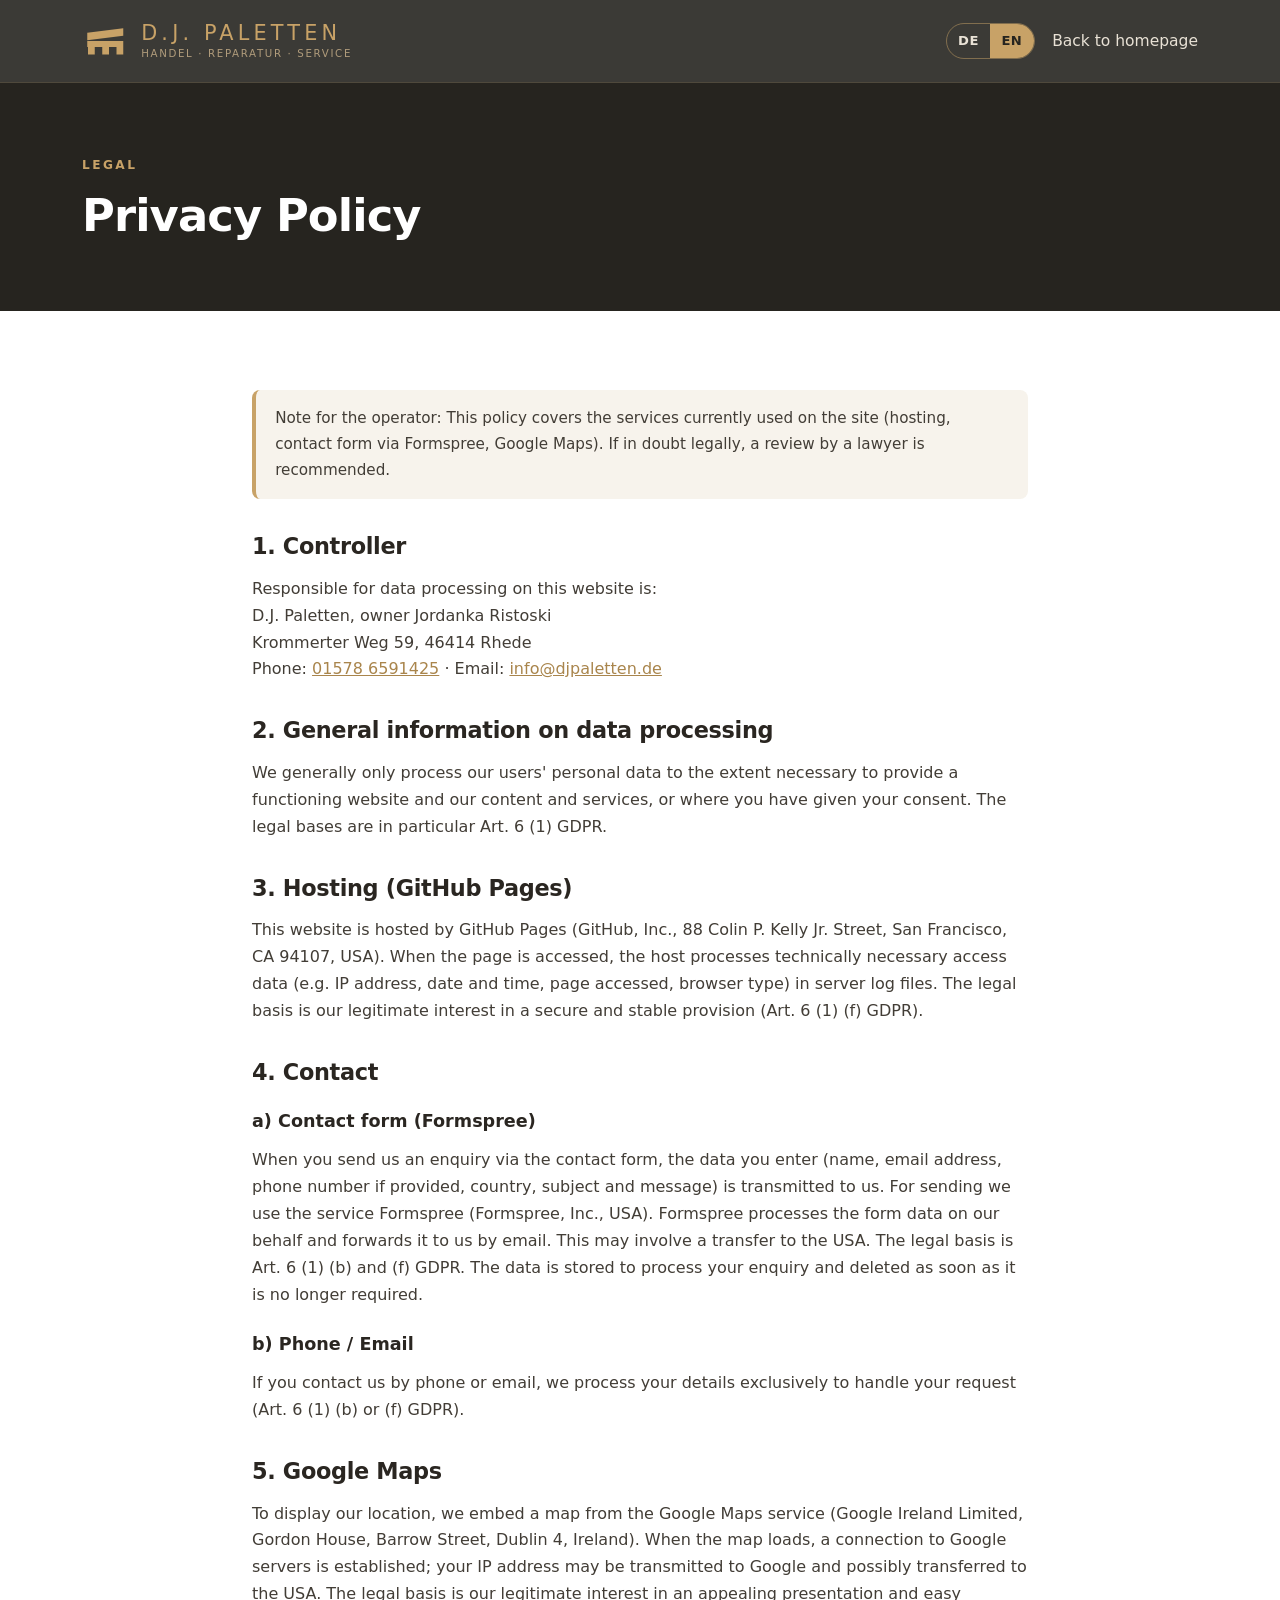
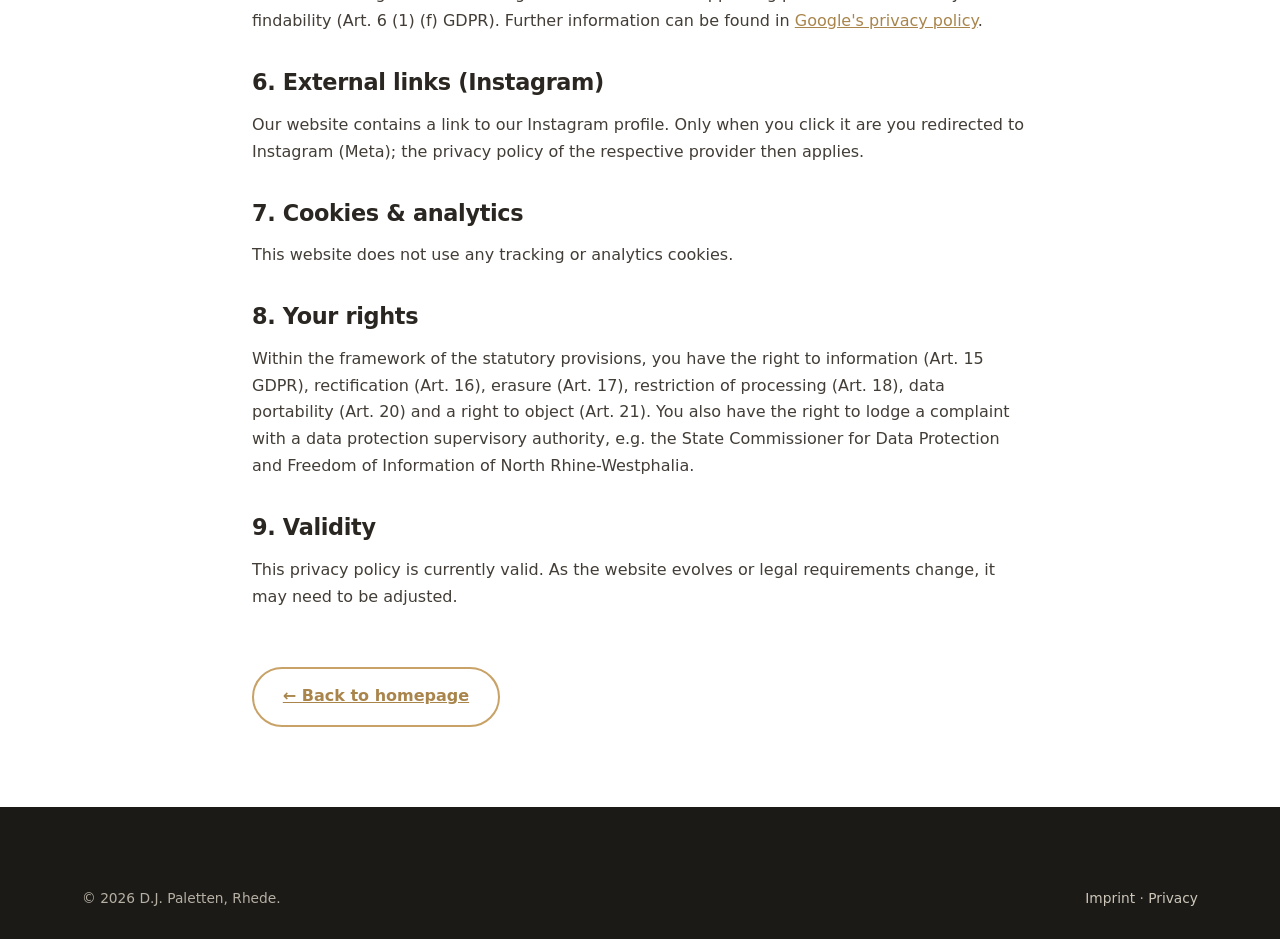
==== datenschutz.html @ c66fdd86 "Fix logo flip/wrap on mobile, compact mobile header - Fix cached-image bug: show real logo when img " ====
<!DOCTYPE html>
<html lang="de">
<head>
  <meta charset="UTF-8" />
  <meta name="viewport" content="width=device-width, initial-scale=1.0" />
  <meta name="robots" content="noindex" />
  <title>Datenschutzerklärung – D.J. Paletten</title>
  <link rel="stylesheet" href="css/style.css?v=3" />
  <link rel="icon" href="data:image/svg+xml,%3Csvg xmlns='http://www.w3.org/2000/svg' viewBox='0 0 100 100'%3E%3Crect width='100' height='100' rx='18' fill='%2326241f'/%3E%3Crect x='20' y='40' width='60' height='12' rx='2' fill='%23c8a267'/%3E%3Crect x='20' y='54' width='60' height='10' rx='2' fill='%23c8a267'/%3E%3Crect x='22' y='64' width='12' height='12' fill='%23c8a267'/%3E%3Crect x='44' y='64' width='12' height='12' fill='%23c8a267'/%3E%3Crect x='66' y='64' width='12' height='12' fill='%23c8a267'/%3E%3C/svg%3E" />
</head>
<body>
  <header class="site-header">
    <div class="container header-inner">
      <a href="index.html" class="logo" aria-label="Zur Startseite">
        <span class="logo-fallback">
          <svg class="logo-mark" viewBox="0 0 64 48" aria-hidden="true">
            <path d="M7 13 L55 7 L55 17 L7 23 Z" fill="#c8a267" />
            <path d="M7 24 L55 24 L55 32 L7 32 Z" fill="#c8a267" />
            <rect x="8" y="32" width="9" height="10" fill="#c8a267" />
            <rect x="27" y="32" width="9" height="10" fill="#c8a267" />
            <rect x="46" y="32" width="9" height="10" fill="#c8a267" />
          </svg>
          <span class="logo-text">
            <span class="logo-name">D.J. Paletten</span>
            <span class="logo-tag">Handel · Reparatur · Service</span>
          </span>
        </span>
      </a>
      <div class="header-right">
        <div class="lang-switch" role="group" aria-label="Sprache / Language">
          <button type="button" data-lang="de" class="active">DE</button>
          <button type="button" data-lang="en">EN</button>
        </div>
        <nav class="main-nav"><ul class="nav-list"><li><a href="index.html" data-i18n="legal.backNav">Zurück zur Startseite</a></li></ul></nav>
      </div>
    </div>
  </header>

  <section class="legal-hero">
    <div class="container">
      <p class="eyebrow" data-i18n="legal.category">Rechtliches</p>
      <h1 data-i18n="ds.title">Datenschutzerklärung</h1>
    </div>
  </section>

  <main class="legal">
    <div class="container">
      <p class="note" data-i18n-html="ds.note">Hinweis für den Betreiber: Diese Erklärung deckt die aktuell auf der Seite eingesetzten Dienste ab (Hosting, Kontaktformular über Formspree, Google-Maps-Karte). Bei rechtlicher Unsicherheit empfiehlt sich eine anwaltliche Prüfung.</p>

      <h2 data-i18n="ds.h1">1. Verantwortlicher</h2>
      <p data-i18n-html="ds.p1">
        Verantwortlich für die Datenverarbeitung auf dieser Website ist:<br />
        D.J. Paletten, Inhaberin Jordanka Ristoski<br />
        Krommerter Weg 59, 46414 Rhede<br />
        Telefon: <a href="tel:+4915786591425">01578 6591425</a> · E-Mail: <a href="mailto:info@djpaletten.de">info@djpaletten.de</a>
      </p>

      <h2 data-i18n="ds.h2">2. Allgemeines zur Datenverarbeitung</h2>
      <p data-i18n="ds.p2">Wir verarbeiten personenbezogene Daten unserer Nutzer grundsätzlich nur, soweit dies zur Bereitstellung einer funktionsfähigen Website sowie unserer Inhalte und Leistungen erforderlich ist oder Sie eingewilligt haben. Rechtsgrundlagen sind insbesondere Art. 6 Abs. 1 DSGVO.</p>

      <h2 data-i18n="ds.h3">3. Hosting (GitHub Pages)</h2>
      <p data-i18n="ds.p3">Diese Website wird bei GitHub Pages gehostet (GitHub, Inc., 88 Colin P. Kelly Jr. Street, San Francisco, CA 94107, USA). Beim Aufruf der Seite werden durch den Hoster technisch notwendige Zugriffsdaten (z. B. IP-Adresse, Datum und Uhrzeit, aufgerufene Seite, Browsertyp) in Server-Logfiles verarbeitet. Rechtsgrundlage ist unser berechtigtes Interesse an einer sicheren und stabilen Bereitstellung (Art. 6 Abs. 1 lit. f DSGVO).</p>

      <h2 data-i18n="ds.h4">4. Kontaktaufnahme</h2>
      <h3 data-i18n="ds.h4a">a) Kontaktformular (Formspree)</h3>
      <p data-i18n="ds.p4a">Wenn Sie uns über das Kontaktformular eine Anfrage senden, werden die von Ihnen eingegebenen Daten (Name, E-Mail-Adresse, ggf. Telefonnummer, Land, Anliegen und Nachricht) an uns übermittelt. Für den Versand nutzen wir den Dienst Formspree (Formspree, Inc., USA). Formspree verarbeitet die Formulardaten in unserem Auftrag und leitet sie per E-Mail an uns weiter. Dabei kann eine Übermittlung in die USA erfolgen. Rechtsgrundlage ist Art. 6 Abs. 1 lit. b und lit. f DSGVO. Die Daten werden zur Bearbeitung Ihrer Anfrage gespeichert und gelöscht, sobald sie nicht mehr benötigt werden.</p>
      <h3 data-i18n="ds.h4b">b) Telefon / E-Mail</h3>
      <p data-i18n="ds.p4b">Bei Kontaktaufnahme per Telefon oder E-Mail verarbeiten wir Ihre Angaben ausschließlich zur Bearbeitung Ihres Anliegens (Art. 6 Abs. 1 lit. b bzw. lit. f DSGVO).</p>

      <h2 data-i18n="ds.h5">5. Google Maps</h2>
      <p data-i18n-html="ds.p5">Zur Darstellung unseres Standorts binden wir eine Karte des Dienstes Google Maps ein (Google Ireland Limited, Gordon House, Barrow Street, Dublin 4, Irland). Beim Laden der Karte wird eine Verbindung zu Servern von Google hergestellt; dabei kann Ihre IP-Adresse an Google übermittelt und ggf. in die USA übertragen werden. Rechtsgrundlage ist unser berechtigtes Interesse an einer ansprechenden Darstellung und leichten Auffindbarkeit (Art. 6 Abs. 1 lit. f DSGVO). Weitere Informationen finden Sie in der <a href="https://policies.google.com/privacy" target="_blank" rel="noopener">Datenschutzerklärung von Google</a>.</p>

      <h2 data-i18n="ds.h6">6. Externe Links (Instagram)</h2>
      <p data-i18n="ds.p6">Unsere Website enthält einen Link zu unserem Instagram-Profil. Erst beim Anklicken werden Sie zu Instagram (Meta) weitergeleitet; dann gelten die Datenschutzbestimmungen des jeweiligen Anbieters.</p>

      <h2 data-i18n="ds.h7">7. Cookies &amp; Analyse</h2>
      <p data-i18n="ds.p7">Diese Website setzt keine Tracking- oder Analyse-Cookies ein.</p>

      <h2 data-i18n="ds.h8">8. Ihre Rechte</h2>
      <p data-i18n="ds.p8">Sie haben im Rahmen der gesetzlichen Bestimmungen das Recht auf Auskunft (Art. 15 DSGVO), Berichtigung (Art. 16), Löschung (Art. 17), Einschränkung der Verarbeitung (Art. 18), Datenübertragbarkeit (Art. 20) sowie ein Widerspruchsrecht (Art. 21). Zudem steht Ihnen ein Beschwerderecht bei einer Datenschutz-Aufsichtsbehörde zu. Zuständig ist u. a. die/der Landesbeauftragte für Datenschutz und Informationsfreiheit Nordrhein-Westfalen.</p>

      <h2 data-i18n="ds.h9">9. Aktualität</h2>
      <p data-i18n="ds.p9">Diese Datenschutzerklärung ist aktuell gültig. Durch Weiterentwicklung der Website oder geänderte gesetzliche Vorgaben kann eine Anpassung erforderlich werden.</p>

      <a href="index.html" class="btn btn-outline back" data-i18n="legal.back">&larr; Zurück zur Startseite</a>
    </div>
  </main>

  <footer class="site-footer">
    <div class="container footer-legal" style="border:0;">
      <p>&copy; <span id="year"></span> D.J. Paletten, Rhede.</p>
      <p><a href="impressum.html" data-i18n="footer.imprint">Impressum</a> · <a href="datenschutz.html" data-i18n="footer.privacy">Datenschutz</a></p>
    </div>
  </footer>
  <script src="js/main.js?v=3"></script>
</body>
</html>
---- css/style.css ----
/* ============================================================
   D.J. Paletten – Stylesheet
   Markenfarben: Anthrazit, Gold/Beige, Holztöne
   ============================================================ */

:root {
  --charcoal: #26241f;
  --charcoal-2: #1b1a16;
  --charcoal-soft: #322f28;
  --gold: #c8a267;
  --gold-bright: #dcc196;
  --gold-dark: #a9854c;
  --wood: #b07a3c;
  --wood-dark: #7a5228;
  --cream: #f7f3ec;
  --cream-2: #efe8dd;
  --ink: #2a2621;
  --muted: #6f685d;
  --bg: #ffffff;
  --border: #e6ddce;
  --radius: 16px;
  --radius-sm: 10px;
  --shadow: 0 22px 48px rgba(38, 34, 26, 0.16);
  --shadow-sm: 0 8px 22px rgba(38, 34, 26, 0.09);
  --maxw: 1160px;
  --font: "Segoe UI", system-ui, -apple-system, Roboto, Helvetica, Arial, sans-serif;
}

* { box-sizing: border-box; }
html { scroll-behavior: smooth; scroll-padding-top: 90px; }

body {
  margin: 0;
  font-family: var(--font);
  color: var(--ink);
  background: var(--bg);
  line-height: 1.68;
  -webkit-font-smoothing: antialiased;
  overflow-x: hidden;
}

img { max-width: 100%; display: block; }
a { color: var(--gold-dark); text-decoration: none; }
a:hover { color: var(--wood-dark); }

h1, h2, h3 { line-height: 1.14; margin: 0 0 .5em; }
h1 { font-size: clamp(2.4rem, 5.6vw, 4rem); font-weight: 700; letter-spacing: -0.02em; }
h2 { font-size: clamp(1.8rem, 3.6vw, 2.7rem); font-weight: 700; letter-spacing: -0.015em; }
h3 { font-weight: 600; }

.container { width: 100%; max-width: var(--maxw); margin: 0 auto; padding: 0 22px; }

.skip-link {
  position: absolute; left: -999px; top: 0; z-index: 100;
  background: var(--gold); color: var(--charcoal); padding: .7rem 1.2rem; border-radius: 0 0 8px 0; font-weight: 600;
}
.skip-link:focus { left: 0; }

.eyebrow {
  text-transform: uppercase; letter-spacing: .2em;
  font-size: .76rem; font-weight: 700; color: var(--gold-dark); margin: 0 0 .9rem;
}

/* ---------- Reveal-Animation ---------- */
.reveal { opacity: 0; transform: translateY(26px); transition: opacity .7s ease, transform .7s ease; }
.reveal.in { opacity: 1; transform: none; }

/* ---------- Buttons ---------- */
.btn {
  display: inline-flex; align-items: center; justify-content: center; gap: .5rem;
  padding: .92rem 1.8rem; border-radius: 999px; font-weight: 600; font-size: 1rem;
  cursor: pointer; border: 2px solid transparent; text-align: center;
  transition: transform .15s ease, background .2s ease, box-shadow .2s ease, color .2s ease, border-color .2s ease;
}
.btn:active { transform: translateY(1px); }
.btn-primary { background: var(--gold); color: var(--charcoal); box-shadow: 0 10px 24px rgba(200,162,103,.32); }
.btn-primary:hover { background: var(--gold-bright); color: var(--charcoal); transform: translateY(-2px); box-shadow: 0 14px 30px rgba(200,162,103,.4); }
.btn-ghost { background: rgba(255,255,255,.06); color: var(--gold-bright); border-color: rgba(200, 162, 103, 0.5); }
.btn-ghost:hover { background: var(--gold); color: var(--charcoal); border-color: var(--gold); }
.btn-outline { background: transparent; color: var(--gold-dark); border-color: var(--gold); }
.btn-outline:hover { background: var(--gold); color: var(--charcoal); }
.btn-block { width: 100%; }

/* ---------- Header ---------- */
.site-header {
  position: sticky; top: 0; z-index: 50;
  background: rgba(27, 26, 22, 0.86);
  backdrop-filter: saturate(160%) blur(12px);
  border-bottom: 1px solid rgba(200, 162, 103, 0.14);
  transition: background .3s ease, box-shadow .3s ease;
}
.site-header.scrolled { background: rgba(23, 22, 18, 0.97); box-shadow: 0 8px 30px rgba(0,0,0,.28); }
.header-inner { display: flex; align-items: center; justify-content: space-between; height: 82px; }

.logo { display: flex; align-items: center; gap: .7rem; color: #fff; }
.logo:hover { color: #fff; }
.logo-img { height: 52px; width: auto; display: none; }
.logo-fallback { display: flex; align-items: center; gap: .7rem; }
.logo-mark { width: 48px; height: 38px; flex: none; }
.logo-text { display: flex; flex-direction: column; line-height: 1.15; }
.logo-name { font-size: 1.3rem; font-weight: 400; color: var(--gold); letter-spacing: .2em; text-transform: uppercase; white-space: nowrap; }
.logo-tag { font-size: .64rem; letter-spacing: .16em; text-transform: uppercase; color: rgba(220, 193, 150, 0.72); margin-top: 2px; white-space: nowrap; }

.nav-list { display: flex; align-items: center; gap: 1.6rem; list-style: none; margin: 0; padding: 0; }
.nav-list a { color: #e9e2d6; font-weight: 500; font-size: .97rem; }
.nav-list a:hover { color: var(--gold); }
.nav-phone { color: var(--gold-bright) !important; font-weight: 600 !important; }
.nav-cta { background: var(--gold); color: var(--charcoal) !important; padding: .58rem 1.15rem; border-radius: 999px; font-weight: 600; }
.nav-cta:hover { background: var(--gold-bright); }
.nav-toggle { display: none; }

.header-right { display: flex; align-items: center; gap: 1.1rem; }
.lang-switch { display: flex; flex: none; border: 1px solid rgba(200, 162, 103, 0.5); border-radius: 999px; overflow: hidden; }
.lang-switch button {
  background: transparent; color: #e9e2d6; border: none; cursor: pointer;
  padding: .38rem .7rem; font: inherit; font-size: .82rem; font-weight: 700; letter-spacing: .04em;
  transition: background .2s ease, color .2s ease;
}
.lang-switch button.active { background: var(--gold); color: var(--charcoal); }
.lang-switch button:not(.active):hover { color: var(--gold); }

/* ---------- Hero ---------- */
.hero { position: relative; color: #fff; overflow: hidden; padding: clamp(4.5rem, 11vw, 8.5rem) 0 clamp(4rem, 8vw, 6rem); }
.hero-bg {
  position: absolute; inset: 0; z-index: 0;
  background:
    radial-gradient(820px 460px at 80% 0%, rgba(200, 162, 103, 0.24), transparent 60%),
    linear-gradient(180deg, rgba(27, 26, 22, 0.78) 0%, rgba(16, 15, 12, 0.95) 100%),
    url("../assets/img/lager-europaletten.jpg") center/cover no-repeat,
    var(--charcoal);
  transform: scale(1.02);
}
.hero-inner { position: relative; z-index: 1; max-width: 780px; }
.hero-badge {
  display: inline-block; margin-bottom: 1.4rem; padding: .45rem 1rem; border-radius: 999px;
  background: rgba(200, 162, 103, 0.14); border: 1px solid rgba(200, 162, 103, 0.4);
  color: var(--gold-bright); font-weight: 600; font-size: .86rem; letter-spacing: .02em;
}
.hero h1 { color: #fff; }
.hero h1 .accent { color: var(--gold); }
.hero-lead { font-size: 1.2rem; color: #dcd6ca; max-width: 48ch; margin-top: 1.2rem; }
.hero-actions { display: flex; flex-wrap: wrap; gap: 1rem; margin: 2rem 0 2.2rem; }
.hero-usp {
  display: flex; flex-wrap: wrap; gap: .7rem 1.4rem; list-style: none; margin: 0; padding: 1.5rem 0 0;
  border-top: 1px solid rgba(200, 162, 103, 0.25);
}
.hero-usp li { position: relative; padding-left: 1.6rem; color: #d3ccbe; font-weight: 500; font-size: .96rem; }
.hero-usp li::before { content: "✔"; position: absolute; left: 0; color: var(--gold); font-size: .85rem; }

.hero-scroll { position: absolute; left: 50%; bottom: 20px; transform: translateX(-50%); z-index: 1; width: 26px; height: 42px; border: 2px solid rgba(220,193,150,.55); border-radius: 14px; }
.hero-scroll span { position: absolute; left: 50%; top: 8px; width: 4px; height: 8px; background: var(--gold-bright); border-radius: 2px; transform: translateX(-50%); animation: scrolldot 1.6s ease-in-out infinite; }
@keyframes scrolldot { 0%,100% { opacity: 0; top: 8px; } 50% { opacity: 1; top: 20px; } }

/* ---------- Sections ---------- */
.section { padding: clamp(3.8rem, 7.5vw, 6.5rem) 0; }
.section-alt { background: var(--cream); }
.section-head { text-align: center; max-width: 680px; margin: 0 auto 3.2rem; }
.section-sub { color: var(--muted); font-size: 1.1rem; }

/* ---------- Cards ---------- */
.cards { display: grid; grid-template-columns: repeat(3, 1fr); gap: 1.5rem; }
.card {
  background: #fff; border: 1px solid var(--border); border-radius: var(--radius);
  padding: 2rem 1.9rem; box-shadow: var(--shadow-sm); position: relative; overflow: hidden;
  transition: transform .2s ease, box-shadow .2s ease, border-color .2s ease;
}
.card::before { content: ""; position: absolute; left: 0; top: 0; bottom: 0; width: 4px; background: var(--gold); transform: scaleY(0); transform-origin: top; transition: transform .22s ease; }
.card:hover { transform: translateY(-6px); box-shadow: var(--shadow); border-color: var(--gold); }
.card:hover::before { transform: scaleY(1); }
.card-icon {
  display: inline-grid; place-items: center; width: 56px; height: 56px; margin-bottom: 1rem;
  font-size: 1.6rem; border-radius: 14px;
  background: linear-gradient(135deg, rgba(200,162,103,.18), rgba(200,162,103,.06));
  border: 1px solid rgba(200,162,103,.3);
}
.card h3 { font-size: 1.22rem; color: var(--ink); }
.card p { color: var(--muted); margin: 0; }

/* ---------- Kennzahlen ---------- */
.stats-band { background: var(--charcoal); color: #fff; }
.stats-inner { display: grid; grid-template-columns: repeat(4, 1fr); gap: 1rem; padding: clamp(2.4rem, 4vw, 3.2rem) 22px; text-align: center; }
.stats-band .stat { display: flex; flex-direction: column; gap: .2rem; }
.stats-band .stat strong { font-size: clamp(1.7rem, 3vw, 2.3rem); color: var(--gold); font-weight: 700; }
.stats-band .stat span { color: #c9c2b5; font-size: .92rem; }

/* ---------- Galerie ---------- */
.gallery { display: grid; grid-template-columns: repeat(3, 1fr); grid-auto-rows: 230px; gap: 1rem; }
.gallery-item {
  margin: 0; border-radius: var(--radius); overflow: hidden; position: relative;
  background: linear-gradient(135deg, #322e27 0%, #453d31 100%);
  border: 1px solid var(--border); box-shadow: var(--shadow-sm);
}
.gallery-item.wide { grid-column: span 2; grid-row: span 2; }
.gallery-item img { width: 100%; height: 100%; object-fit: cover; display: block; transition: transform .5s ease; }
.gallery-item:hover img { transform: scale(1.06); }
.gallery-item::after {
  content: attr(data-label); position: absolute; left: 0; right: 0; bottom: 0;
  padding: 1.4rem 1.1rem .9rem; color: #fff; font-weight: 600; font-size: .98rem;
  background: linear-gradient(0deg, rgba(20,19,16,.82), transparent);
  opacity: 0; transform: translateY(8px); transition: opacity .25s ease, transform .25s ease;
}
.gallery-item:hover::after { opacity: 1; transform: none; }
.gallery-item.img-missing::before {
  content: "Foto folgt"; position: absolute; inset: 0; display: grid; place-items: center;
  color: rgba(200, 162, 103, .85); font-size: .82rem; letter-spacing: .14em; text-transform: uppercase;
}

/* ---------- Über uns ---------- */
.about-inner { display: grid; grid-template-columns: 1fr 1.05fr; gap: 3.4rem; align-items: center; }
.about-media { position: relative; }
.about-media img { width: 100%; height: 100%; max-height: 460px; object-fit: cover; border-radius: var(--radius); box-shadow: var(--shadow); }
.about-badge {
  position: absolute; right: -14px; bottom: -14px; background: var(--charcoal); color: #fff;
  border-radius: var(--radius); padding: 1rem 1.3rem; display: flex; align-items: center; gap: .7rem;
  box-shadow: var(--shadow); border: 1px solid rgba(200,162,103,.35);
}
.about-badge strong { font-size: 1.9rem; color: var(--gold); font-weight: 700; }
.about-badge span { font-size: .82rem; color: #cfc8bb; line-height: 1.3; }
.checklist { list-style: none; margin: 1.4rem 0 2rem; padding: 0; }
.checklist li { position: relative; padding-left: 2rem; margin-bottom: .8rem; color: var(--ink); }
.checklist li::before { content: "✔"; position: absolute; left: 0; top: 1px; color: var(--charcoal); background: var(--gold); width: 1.4rem; height: 1.4rem; border-radius: 50%; display: grid; place-items: center; font-size: .72rem; font-weight: 700; }
.about-actions { display: flex; flex-wrap: wrap; gap: 1rem; }

/* ---------- Standort ---------- */
.map-wrap { border-radius: var(--radius); overflow: hidden; box-shadow: var(--shadow); border: 1px solid var(--border); line-height: 0; }
.map-wrap iframe { display: block; width: 100%; }
.map-link { text-align: center; margin: 1.2rem 0 0; font-weight: 600; }

/* ---------- Kontakt ---------- */
.section-contact { background: var(--charcoal); color: #ece6da; }
.section-contact .eyebrow { color: var(--gold); }
.section-contact h2 { color: #fff; }
.contact-inner { display: grid; grid-template-columns: .85fr 1fr; gap: 2.6rem; align-items: start; max-width: 1000px; margin-inline: auto; }
.contact-list { list-style: none; margin: 1.6rem 0 0; padding: 0; }
.contact-list li { display: flex; align-items: flex-start; gap: .9rem; margin-bottom: 1.1rem; }
.contact-ico { flex: none; width: 42px; height: 42px; display: grid; place-items: center; border-radius: 12px; background: rgba(200,162,103,.14); border: 1px solid rgba(200,162,103,.3); font-size: 1.1rem; }
.contact-list li > span:last-child { display: flex; flex-direction: column; }
.contact-label { font-size: .72rem; text-transform: uppercase; letter-spacing: .12em; color: var(--gold); font-weight: 700; }
.contact-list a, .contact-list li > span:last-child { color: #ece6da; font-size: 1.04rem; }
.contact-list a:hover { color: var(--gold-bright); }

.contact-form { background: var(--cream); border-radius: var(--radius); padding: 1.9rem; box-shadow: var(--shadow); }
.field { margin-bottom: .9rem; display: flex; flex-direction: column; }
.field-row { display: grid; grid-template-columns: 1fr 1fr; gap: .9rem; }
.field label { font-weight: 600; font-size: .86rem; margin-bottom: .32rem; color: var(--ink); }
.field input, .field select, .field textarea {
  font: inherit; font-size: .96rem; padding: .7rem .9rem; color: var(--ink);
  border: 1px solid var(--border); border-radius: var(--radius-sm); background: #fff;
  transition: border-color .15s ease, box-shadow .15s ease;
}
.field input:focus, .field select:focus, .field textarea:focus { outline: none; border-color: var(--gold); box-shadow: 0 0 0 3px rgba(200, 162, 103, 0.25); }
.field textarea { resize: vertical; }
.form-note { font-size: .82rem; color: var(--muted); margin: .8rem 0 0; }
.form-note a { color: var(--gold-dark); text-decoration: underline; }
.form-status { margin: .7rem 0 0; font-weight: 600; padding: .6rem .8rem; border-radius: 8px; display: none; }
.form-status.show { display: block; }
.form-status.ok { color: #2f6b3f; background: #e7f3ea; }
.form-status.err { color: #9c2f24; background: #fbe9e6; }

/* ---------- CTA-Band ---------- */
.cta-band { background: linear-gradient(120deg, var(--gold-dark), var(--gold)); color: var(--charcoal); }
.cta-inner { display: flex; align-items: center; justify-content: space-between; gap: 1.6rem; padding: clamp(2.4rem, 4vw, 3.2rem) 22px; flex-wrap: wrap; }
.cta-band h2 { color: var(--charcoal); margin-bottom: .2rem; }
.cta-band p { margin: 0; color: #4a3f2c; font-weight: 500; }
.cta-band .btn-primary { background: var(--charcoal); color: #fff; box-shadow: 0 10px 24px rgba(0,0,0,.2); }
.cta-band .btn-primary:hover { background: var(--charcoal-2); color: #fff; }

/* ---------- Footer ---------- */
.site-footer { background: var(--charcoal-2); color: #b6b0a4; padding: 3.6rem 0 1.8rem; }
.footer-inner { display: grid; grid-template-columns: 2fr 1fr 1.3fr; gap: 2.4rem; align-items: start; padding-bottom: 2rem; border-bottom: 1px solid rgba(200, 162, 103, 0.15); }
.footer-brand { display: flex; gap: 1rem; align-items: flex-start; }
.footer-brand .logo-mark { width: 46px; height: 38px; flex: none; }
.footer-name { color: var(--gold); font-weight: 600; letter-spacing: .1em; text-transform: uppercase; margin: 0 0 .3rem; }
.footer-brand p { margin: 0; font-size: .92rem; }
.footer-h { display: block; color: #fff; font-weight: 600; font-size: .8rem; letter-spacing: .1em; text-transform: uppercase; margin-bottom: .3rem; }
.footer-nav, .footer-contact { display: flex; flex-direction: column; gap: .5rem; font-size: .95rem; }
.footer-nav a, .footer-contact a { color: #cdc7ba; }
.footer-nav a:hover, .footer-contact a:hover, .footer-legal a:hover { color: var(--gold); }
.footer-legal { display: flex; justify-content: space-between; flex-wrap: wrap; gap: .5rem; padding-top: 1.4rem; font-size: .86rem; }
.footer-legal p { margin: 0; }
.footer-legal a { color: #cdc7ba; }

/* ---------- Back to top ---------- */
.to-top {
  position: fixed; right: 20px; bottom: 20px; z-index: 60; width: 48px; height: 48px; border: none;
  border-radius: 50%; background: var(--gold); color: var(--charcoal); font-size: 1.3rem; font-weight: 700;
  cursor: pointer; box-shadow: var(--shadow); opacity: 0; visibility: hidden; transform: translateY(12px);
  transition: opacity .25s ease, transform .25s ease, background .2s ease;
}
.to-top.show { opacity: 1; visibility: visible; transform: none; }
.to-top:hover { background: var(--gold-bright); }

/* ---------- Legal-Seiten ---------- */
.legal-hero { background: var(--charcoal); color: #fff; padding: clamp(3rem, 6vw, 4.5rem) 0 clamp(2rem, 4vw, 3rem); }
.legal-hero h1 { font-size: clamp(2rem, 4vw, 2.8rem); }
.legal-hero .eyebrow { color: var(--gold); }
.legal { padding: clamp(2.5rem, 5vw, 4rem) 0 5rem; }
.legal .container { max-width: 820px; }
.legal h2 { font-size: 1.4rem; margin-top: 2.2rem; }
.legal h3 { font-size: 1.1rem; margin-top: 1.6rem; }
.legal p, .legal li { color: #423d36; }
.legal a { color: var(--gold-dark); text-decoration: underline; }
.legal .back { display: inline-block; margin-top: 2.5rem; }
.legal .note { background: var(--cream); border-left: 4px solid var(--gold); padding: 1rem 1.2rem; border-radius: 8px; font-size: .95rem; }

/* ---------- Responsive ---------- */
@media (max-width: 900px) {
  .cards { grid-template-columns: repeat(2, 1fr); }
  .stats-inner { grid-template-columns: repeat(2, 1fr); gap: 1.6rem; }
  .gallery { grid-template-columns: repeat(2, 1fr); grid-auto-rows: 200px; }
  .gallery-item.wide { grid-column: span 2; grid-row: span 1; }
  .about-inner { grid-template-columns: 1fr; gap: 2.4rem; }
  .about-media { max-width: 520px; }
  .contact-inner { grid-template-columns: 1fr; }
  .footer-inner { grid-template-columns: 1fr; gap: 1.6rem; }
  .cta-inner { flex-direction: column; text-align: center; align-items: center; }
}

@media (max-width: 640px) {
  .nav-toggle { display: flex; flex-direction: column; justify-content: center; gap: 5px; width: 44px; height: 44px; background: none; border: none; cursor: pointer; }
  .nav-toggle span { display: block; width: 24px; height: 2px; background: var(--gold); border-radius: 2px; transition: .2s; }
  .nav-toggle[aria-expanded="true"] span:nth-child(1) { transform: translateY(7px) rotate(45deg); }
  .nav-toggle[aria-expanded="true"] span:nth-child(2) { opacity: 0; }
  .nav-toggle[aria-expanded="true"] span:nth-child(3) { transform: translateY(-7px) rotate(-45deg); }
  .nav-list { position: absolute; top: 82px; left: 0; right: 0; flex-direction: column; align-items: stretch; gap: 0; background: var(--charcoal); border-bottom: 1px solid rgba(200,162,103,.2); padding: .5rem 22px 1.2rem; box-shadow: var(--shadow); display: none; }
  .nav-list.open { display: flex; }
  .nav-list li { padding: .2rem 0; }
  .nav-list a { display: block; padding: .65rem 0; }
  .nav-phone { padding: .65rem 0 !important; }
  .nav-cta { text-align: center; margin-top: .5rem; }
  .cards { grid-template-columns: 1fr; }
  .gallery { grid-template-columns: 1fr; grid-auto-rows: 220px; }
  .gallery-item.wide { grid-column: span 1; }
  .field-row { grid-template-columns: 1fr; }
  .about-badge { right: 10px; bottom: -14px; }

  /* Buttons auf dem Handy angenehm breit & tippbar */
  .hero-actions { flex-direction: column; align-items: stretch; }
  .hero-actions .btn { width: 100%; }
  .about-actions { flex-direction: column; align-items: stretch; }
  .about-actions .btn { width: 100%; }
  .cta-band .btn { width: 100%; }

  .hero { padding: 3rem 0 3.2rem; }
  .hero h1 { font-size: 2.5rem; }
  .hero-lead { font-size: 1.08rem; }

  /* Mobiles Menü als klar abgesetztes Vollflächen-Panel */
  .nav-list { top: 82px; padding: 1rem 22px 1.6rem; gap: .2rem; min-height: calc(100vh - 82px); }
  .nav-list a { font-size: 1.15rem; padding: .85rem 0; border-bottom: 1px solid rgba(200,162,103,.12); }
  .nav-phone { font-size: 1.15rem !important; }
  .nav-cta { margin-top: .9rem; border-bottom: none !important; }

  /* Kompaktes Logo auf dem Handy (kein Umbruch, passt neben Umschalter + Menü) */
  .header-inner { height: 66px; }
  .logo-img { height: 38px; }
  .logo-mark { width: 38px; height: 30px; }
  .logo-name { font-size: 1rem; letter-spacing: .1em; }
  .logo-tag { display: none; }
  .header-right { gap: .6rem; }
  .lang-switch button { padding: .34rem .58rem; font-size: .78rem; }
  .nav-list { top: 66px; min-height: calc(100vh - 66px); }
  .site-header.scrolled .header-inner { height: 66px; }
}

@media (prefers-reduced-motion: reduce) {
  html { scroll-behavior: auto; }
  * { transition: none !important; animation: none !important; }
  .reveal { opacity: 1; transform: none; }
}
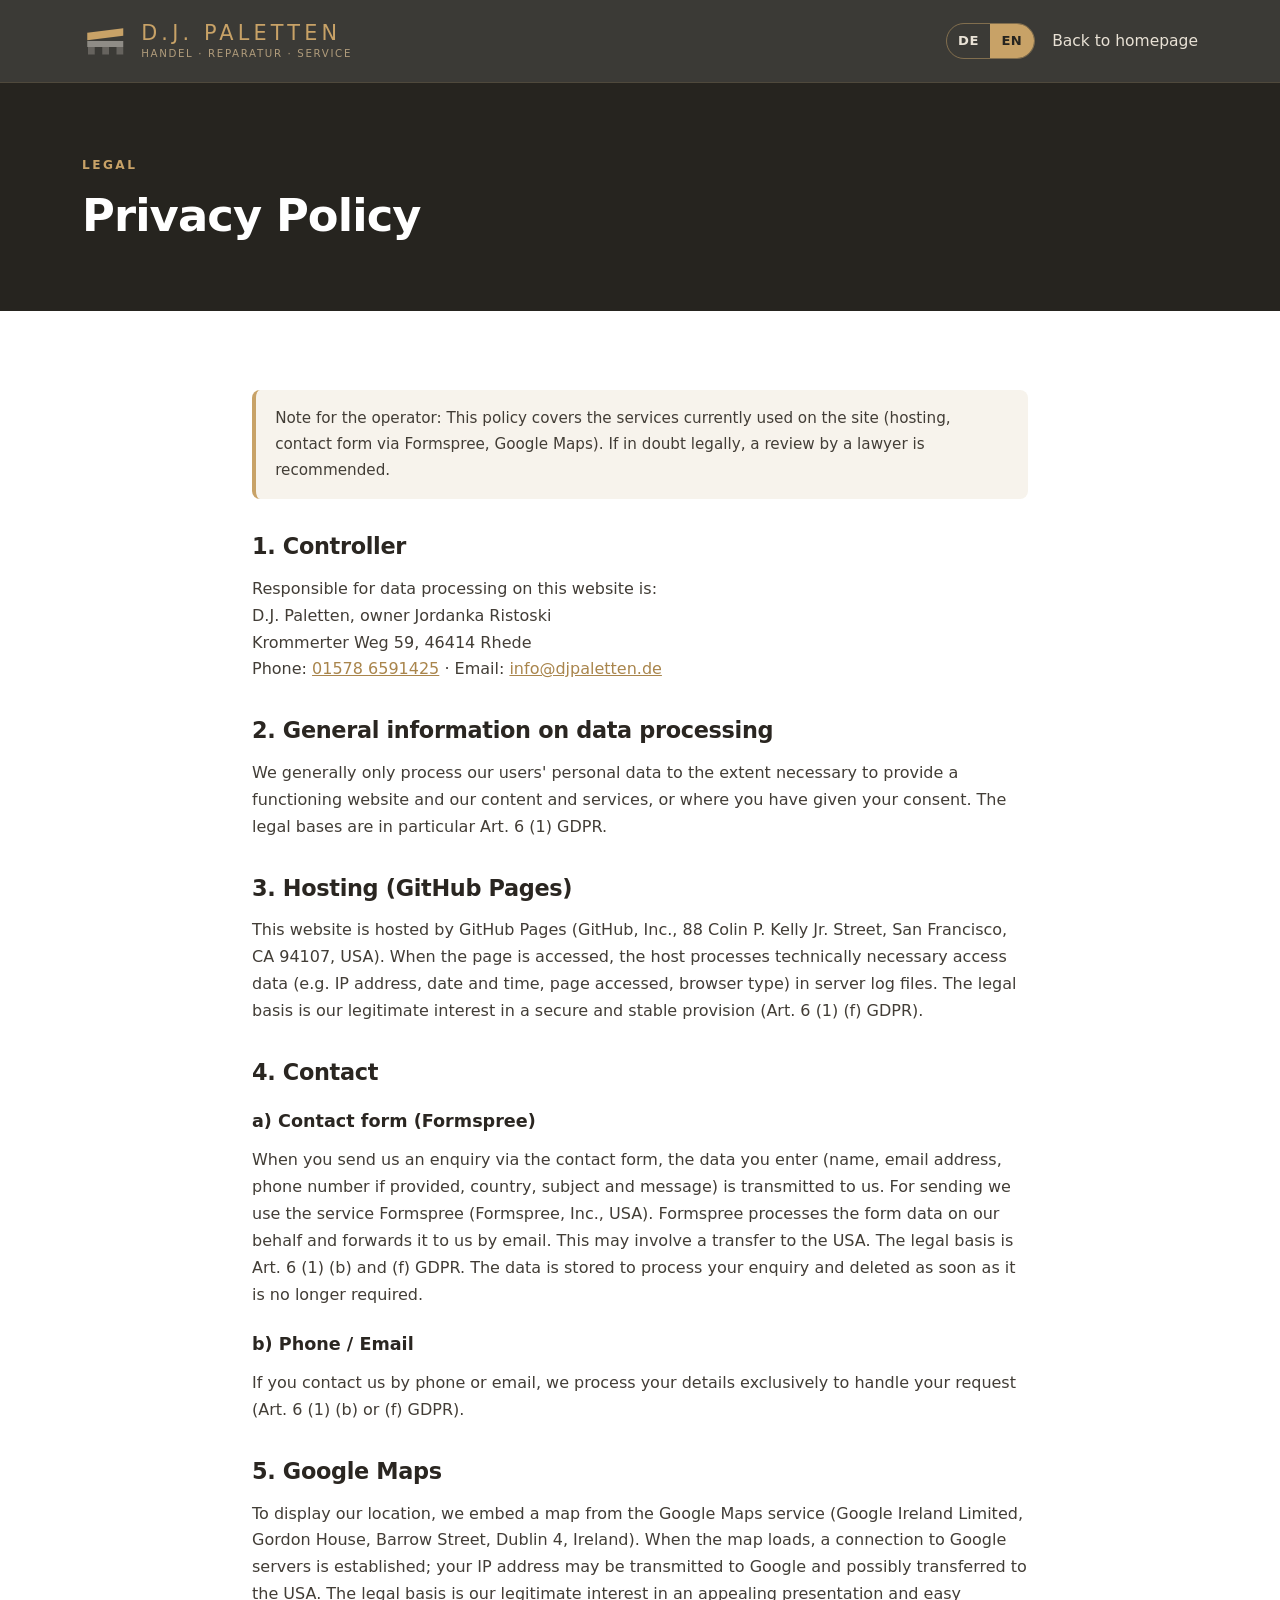
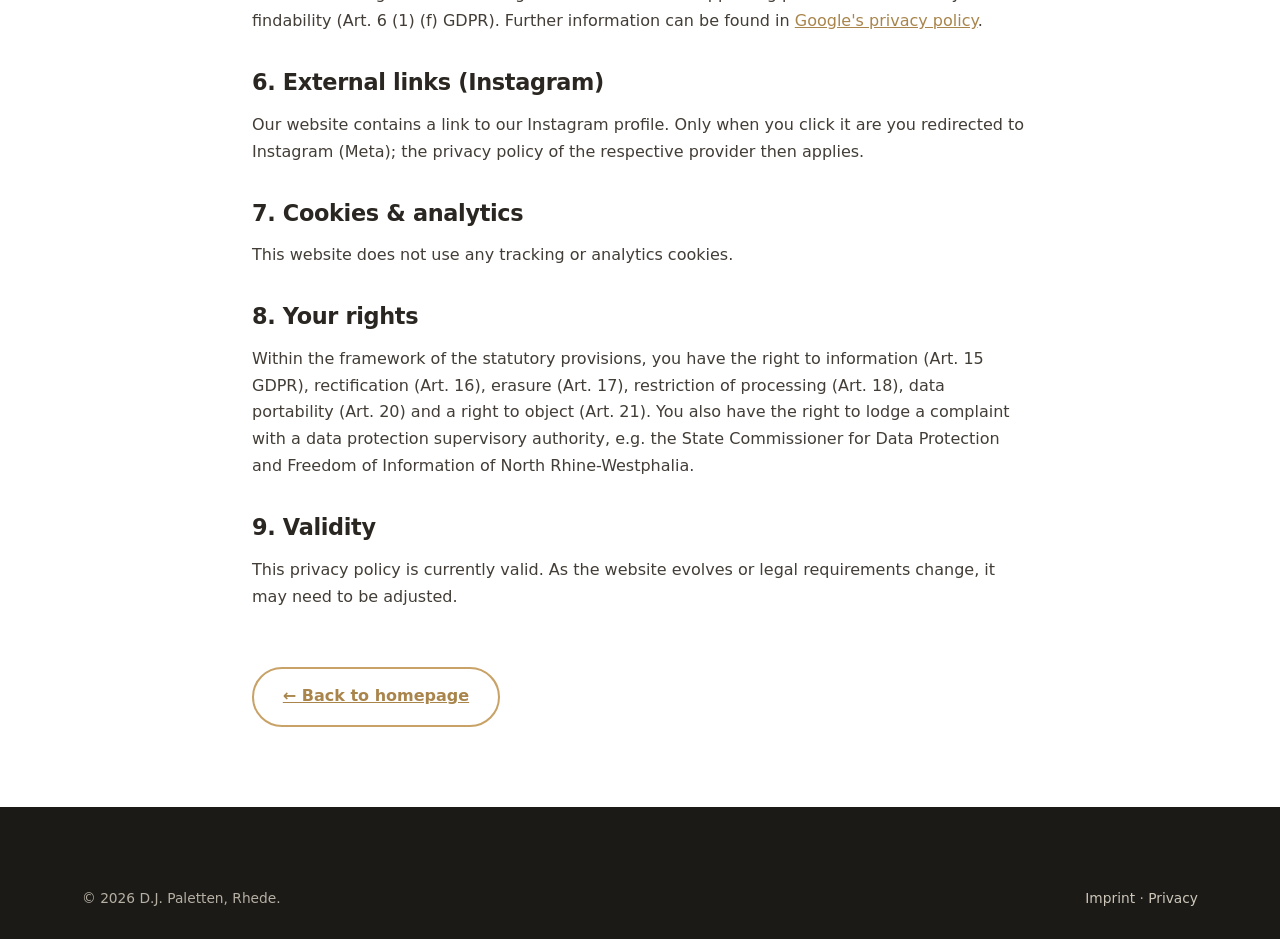
==== commit 3837fd62: "Logo: keep original design, recolor dark planks to grey - Restore the original two-tone logo and rec" ====
--- a/datenschutz.html
+++ b/datenschutz.html
@@ -5,7 +5,7 @@
   <meta name="viewport" content="width=device-width, initial-scale=1.0" />
   <meta name="robots" content="noindex" />
   <title>Datenschutzerklärung – D.J. Paletten</title>
-  <link rel="stylesheet" href="css/style.css?v=3" />
+  <link rel="stylesheet" href="css/style.css?v=4" />
   <link rel="icon" href="data:image/svg+xml,%3Csvg xmlns='http://www.w3.org/2000/svg' viewBox='0 0 100 100'%3E%3Crect width='100' height='100' rx='18' fill='%2326241f'/%3E%3Crect x='20' y='40' width='60' height='12' rx='2' fill='%23c8a267'/%3E%3Crect x='20' y='54' width='60' height='10' rx='2' fill='%23c8a267'/%3E%3Crect x='22' y='64' width='12' height='12' fill='%23c8a267'/%3E%3Crect x='44' y='64' width='12' height='12' fill='%23c8a267'/%3E%3Crect x='66' y='64' width='12' height='12' fill='%23c8a267'/%3E%3C/svg%3E" />
 </head>
 <body>
@@ -15,10 +15,10 @@
         <span class="logo-fallback">
           <svg class="logo-mark" viewBox="0 0 64 48" aria-hidden="true">
             <path d="M7 13 L55 7 L55 17 L7 23 Z" fill="#c8a267" />
-            <path d="M7 24 L55 24 L55 32 L7 32 Z" fill="#c8a267" />
-            <rect x="8" y="32" width="9" height="10" fill="#c8a267" />
-            <rect x="27" y="32" width="9" height="10" fill="#c8a267" />
-            <rect x="46" y="32" width="9" height="10" fill="#c8a267" />
+            <path d="M7 24 L55 24 L55 32 L7 32 Z" fill="#8f8c86" />
+            <rect x="8" y="32" width="9" height="10" fill="#66635e" />
+            <rect x="27" y="32" width="9" height="10" fill="#66635e" />
+            <rect x="46" y="32" width="9" height="10" fill="#66635e" />
           </svg>
           <span class="logo-text">
             <span class="logo-name">D.J. Paletten</span>
@@ -92,6 +92,6 @@
       <p><a href="impressum.html" data-i18n="footer.imprint">Impressum</a> · <a href="datenschutz.html" data-i18n="footer.privacy">Datenschutz</a></p>
     </div>
   </footer>
-  <script src="js/main.js?v=3"></script>
+  <script src="js/main.js?v=4"></script>
 </body>
 </html>
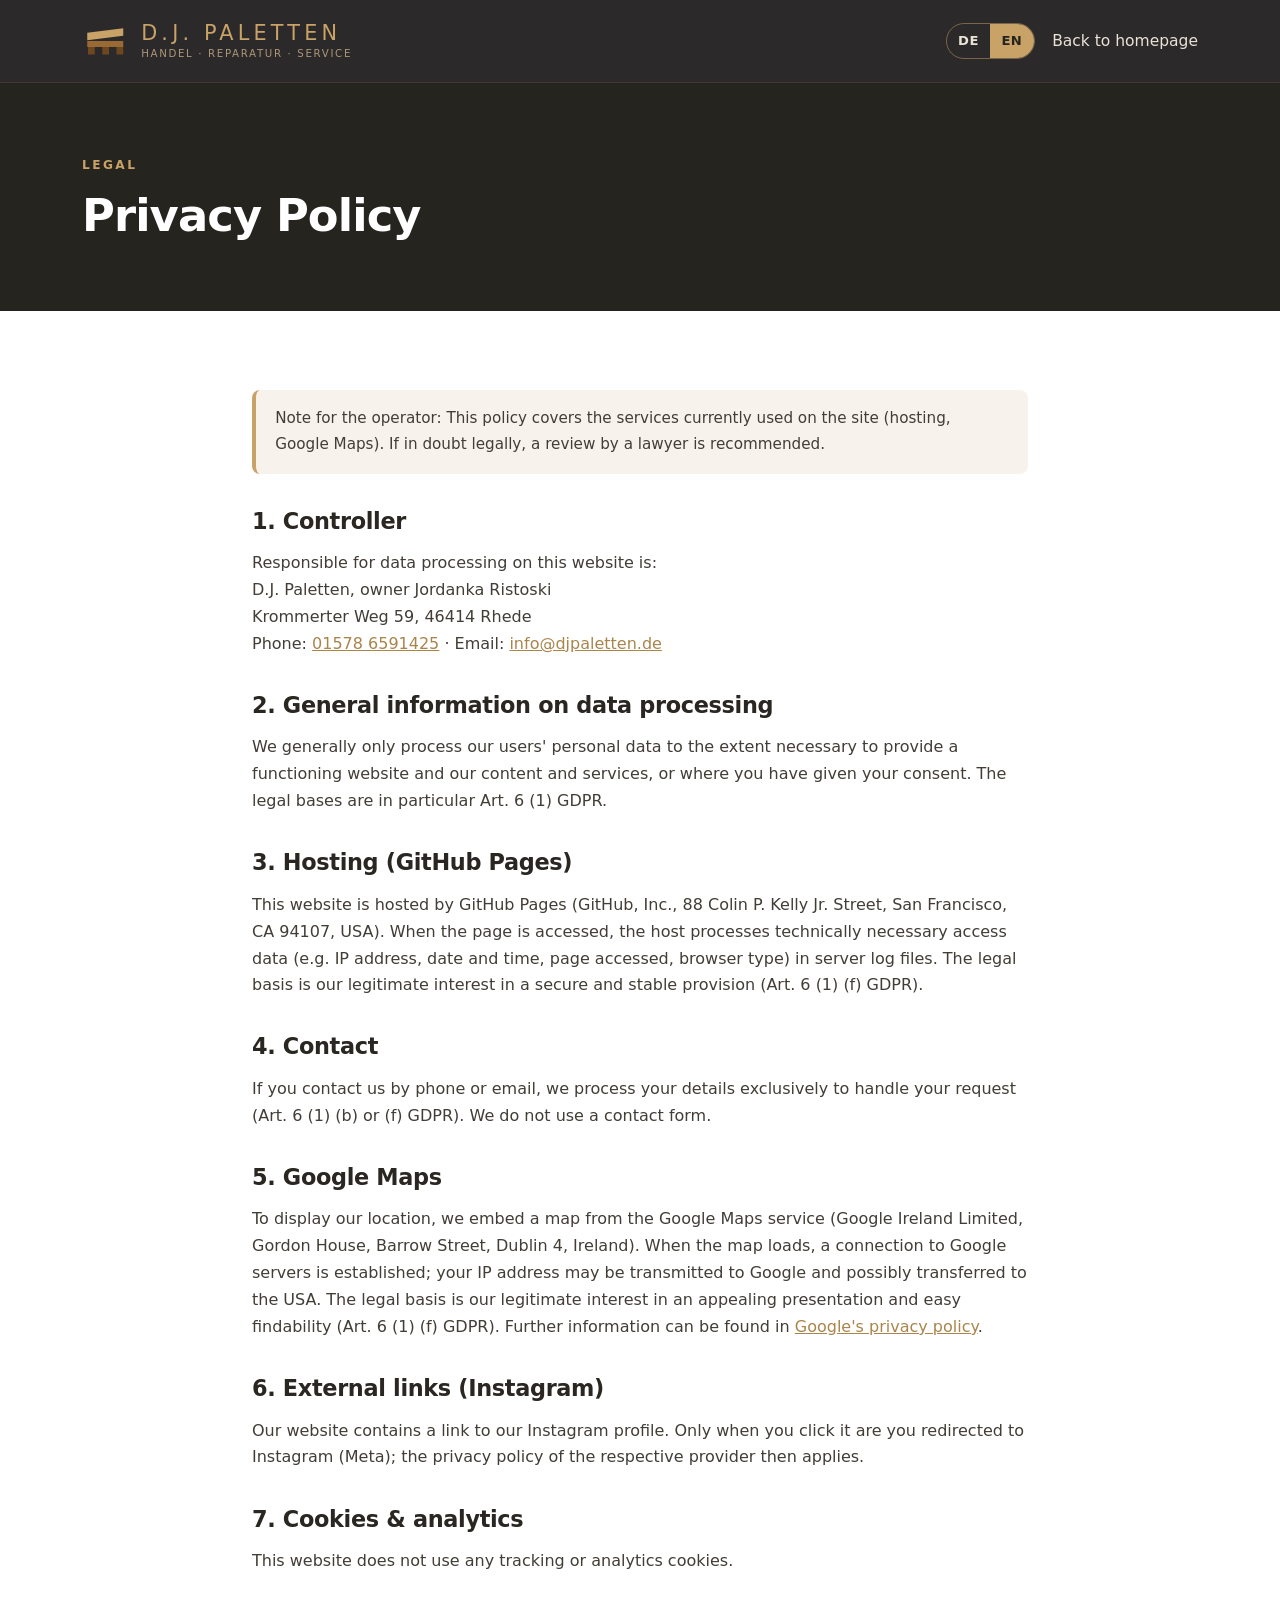
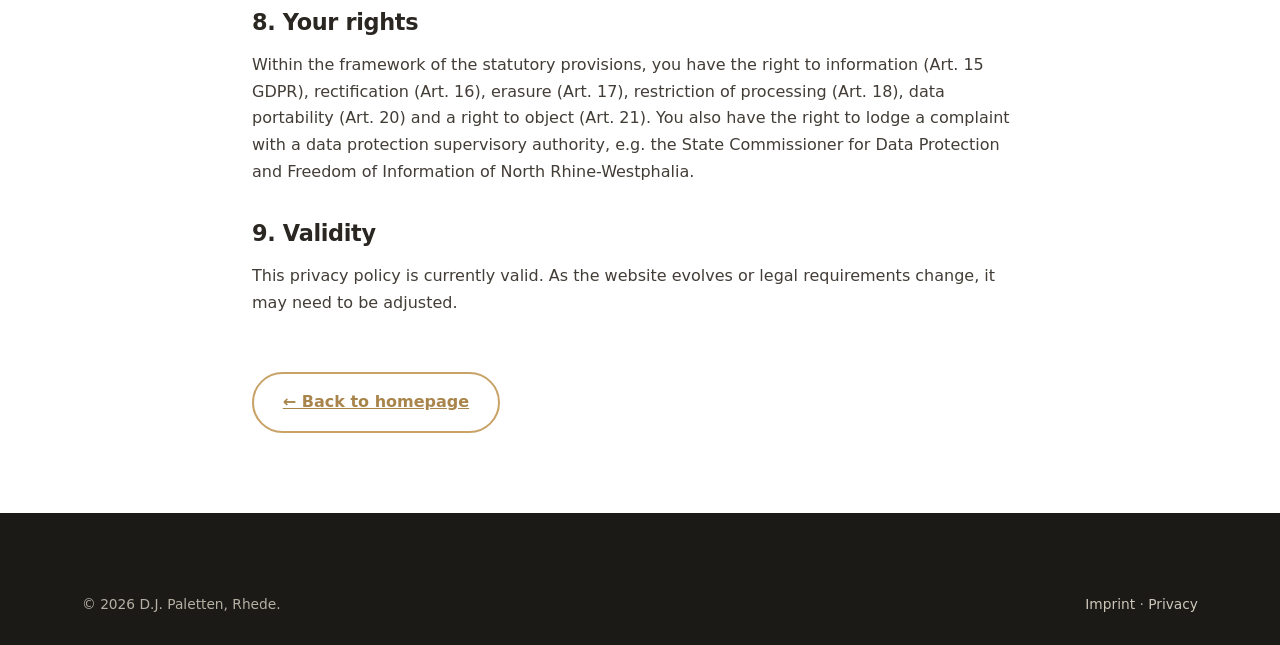
==== commit 4819e113: "Restore original logo, match header bg, remove contact form - Restore the original two-tone logo (go" ====
--- a/datenschutz.html
+++ b/datenschutz.html
@@ -5,7 +5,7 @@
   <meta name="viewport" content="width=device-width, initial-scale=1.0" />
   <meta name="robots" content="noindex" />
   <title>Datenschutzerklärung – D.J. Paletten</title>
-  <link rel="stylesheet" href="css/style.css?v=4" />
+  <link rel="stylesheet" href="css/style.css?v=5" />
   <link rel="icon" href="data:image/svg+xml,%3Csvg xmlns='http://www.w3.org/2000/svg' viewBox='0 0 100 100'%3E%3Crect width='100' height='100' rx='18' fill='%2326241f'/%3E%3Crect x='20' y='40' width='60' height='12' rx='2' fill='%23c8a267'/%3E%3Crect x='20' y='54' width='60' height='10' rx='2' fill='%23c8a267'/%3E%3Crect x='22' y='64' width='12' height='12' fill='%23c8a267'/%3E%3Crect x='44' y='64' width='12' height='12' fill='%23c8a267'/%3E%3Crect x='66' y='64' width='12' height='12' fill='%23c8a267'/%3E%3C/svg%3E" />
 </head>
 <body>
@@ -15,10 +15,10 @@
         <span class="logo-fallback">
           <svg class="logo-mark" viewBox="0 0 64 48" aria-hidden="true">
             <path d="M7 13 L55 7 L55 17 L7 23 Z" fill="#c8a267" />
-            <path d="M7 24 L55 24 L55 32 L7 32 Z" fill="#8f8c86" />
-            <rect x="8" y="32" width="9" height="10" fill="#66635e" />
-            <rect x="27" y="32" width="9" height="10" fill="#66635e" />
-            <rect x="46" y="32" width="9" height="10" fill="#66635e" />
+            <path d="M7 24 L55 24 L55 32 L7 32 Z" fill="#9a6a34" />
+            <rect x="8" y="32" width="9" height="10" fill="#6e4620" />
+            <rect x="27" y="32" width="9" height="10" fill="#6e4620" />
+            <rect x="46" y="32" width="9" height="10" fill="#6e4620" />
           </svg>
           <span class="logo-text">
             <span class="logo-name">D.J. Paletten</span>
@@ -45,7 +45,7 @@
 
   <main class="legal">
     <div class="container">
-      <p class="note" data-i18n-html="ds.note">Hinweis für den Betreiber: Diese Erklärung deckt die aktuell auf der Seite eingesetzten Dienste ab (Hosting, Kontaktformular über Formspree, Google-Maps-Karte). Bei rechtlicher Unsicherheit empfiehlt sich eine anwaltliche Prüfung.</p>
+      <p class="note" data-i18n-html="ds.note">Hinweis für den Betreiber: Diese Erklärung deckt die aktuell auf der Seite eingesetzten Dienste ab (Hosting, Google-Maps-Karte). Bei rechtlicher Unsicherheit empfiehlt sich eine anwaltliche Prüfung.</p>
 
       <h2 data-i18n="ds.h1">1. Verantwortlicher</h2>
       <p data-i18n-html="ds.p1">
@@ -62,10 +62,7 @@
       <p data-i18n="ds.p3">Diese Website wird bei GitHub Pages gehostet (GitHub, Inc., 88 Colin P. Kelly Jr. Street, San Francisco, CA 94107, USA). Beim Aufruf der Seite werden durch den Hoster technisch notwendige Zugriffsdaten (z. B. IP-Adresse, Datum und Uhrzeit, aufgerufene Seite, Browsertyp) in Server-Logfiles verarbeitet. Rechtsgrundlage ist unser berechtigtes Interesse an einer sicheren und stabilen Bereitstellung (Art. 6 Abs. 1 lit. f DSGVO).</p>
 
       <h2 data-i18n="ds.h4">4. Kontaktaufnahme</h2>
-      <h3 data-i18n="ds.h4a">a) Kontaktformular (Formspree)</h3>
-      <p data-i18n="ds.p4a">Wenn Sie uns über das Kontaktformular eine Anfrage senden, werden die von Ihnen eingegebenen Daten (Name, E-Mail-Adresse, ggf. Telefonnummer, Land, Anliegen und Nachricht) an uns übermittelt. Für den Versand nutzen wir den Dienst Formspree (Formspree, Inc., USA). Formspree verarbeitet die Formulardaten in unserem Auftrag und leitet sie per E-Mail an uns weiter. Dabei kann eine Übermittlung in die USA erfolgen. Rechtsgrundlage ist Art. 6 Abs. 1 lit. b und lit. f DSGVO. Die Daten werden zur Bearbeitung Ihrer Anfrage gespeichert und gelöscht, sobald sie nicht mehr benötigt werden.</p>
-      <h3 data-i18n="ds.h4b">b) Telefon / E-Mail</h3>
-      <p data-i18n="ds.p4b">Bei Kontaktaufnahme per Telefon oder E-Mail verarbeiten wir Ihre Angaben ausschließlich zur Bearbeitung Ihres Anliegens (Art. 6 Abs. 1 lit. b bzw. lit. f DSGVO).</p>
+      <p data-i18n="ds.p4">Bei Kontaktaufnahme per Telefon oder E-Mail verarbeiten wir Ihre Angaben ausschließlich zur Bearbeitung Ihres Anliegens (Art. 6 Abs. 1 lit. b bzw. lit. f DSGVO). Ein Kontaktformular setzen wir nicht ein.</p>
 
       <h2 data-i18n="ds.h5">5. Google Maps</h2>
       <p data-i18n-html="ds.p5">Zur Darstellung unseres Standorts binden wir eine Karte des Dienstes Google Maps ein (Google Ireland Limited, Gordon House, Barrow Street, Dublin 4, Irland). Beim Laden der Karte wird eine Verbindung zu Servern von Google hergestellt; dabei kann Ihre IP-Adresse an Google übermittelt und ggf. in die USA übertragen werden. Rechtsgrundlage ist unser berechtigtes Interesse an einer ansprechenden Darstellung und leichten Auffindbarkeit (Art. 6 Abs. 1 lit. f DSGVO). Weitere Informationen finden Sie in der <a href="https://policies.google.com/privacy" target="_blank" rel="noopener">Datenschutzerklärung von Google</a>.</p>
@@ -92,6 +89,6 @@
       <p><a href="impressum.html" data-i18n="footer.imprint">Impressum</a> · <a href="datenschutz.html" data-i18n="footer.privacy">Datenschutz</a></p>
     </div>
   </footer>
-  <script src="js/main.js?v=4"></script>
+  <script src="js/main.js?v=5"></script>
 </body>
 </html>
--- a/css/style.css
+++ b/css/style.css
@@ -84,12 +84,11 @@
 /* ---------- Header ---------- */
 .site-header {
   position: sticky; top: 0; z-index: 50;
-  background: rgba(27, 26, 22, 0.86);
-  backdrop-filter: saturate(160%) blur(12px);
+  background: #2c292a; /* exakt die Hintergrundfarbe des Logos – kein sichtbarer Kasten */
   border-bottom: 1px solid rgba(200, 162, 103, 0.14);
-  transition: background .3s ease, box-shadow .3s ease;
-}
-.site-header.scrolled { background: rgba(23, 22, 18, 0.97); box-shadow: 0 8px 30px rgba(0,0,0,.28); }
+  transition: box-shadow .3s ease;
+}
+.site-header.scrolled { background: #2c292a; box-shadow: 0 8px 30px rgba(0,0,0,.28); }
 .header-inner { display: flex; align-items: center; justify-content: space-between; height: 82px; }
 
 .logo { display: flex; align-items: center; gap: .7rem; color: #fff; }
@@ -256,6 +255,13 @@
 .form-status.show { display: block; }
 .form-status.ok { color: #2f6b3f; background: #e7f3ea; }
 .form-status.err { color: #9c2f24; background: #fbe9e6; }
+
+/* ---------- Kontakt ohne Formular ---------- */
+.contact-simple { max-width: 760px; margin-inline: auto; text-align: center; }
+.contact-intro { color: #d7d0c4; font-size: 1.1rem; max-width: 54ch; margin: 0 auto; }
+.contact-actions { display: flex; flex-wrap: wrap; gap: 1rem; justify-content: center; margin: 1.9rem 0 2.2rem; }
+.contact-list-center { display: flex; flex-wrap: wrap; justify-content: center; gap: 1.2rem 2.4rem; margin: 0; }
+.contact-list-center li { margin: 0; text-align: left; }
 
 /* ---------- CTA-Band ---------- */
 .cta-band { background: linear-gradient(120deg, var(--gold-dark), var(--gold)); color: var(--charcoal); }
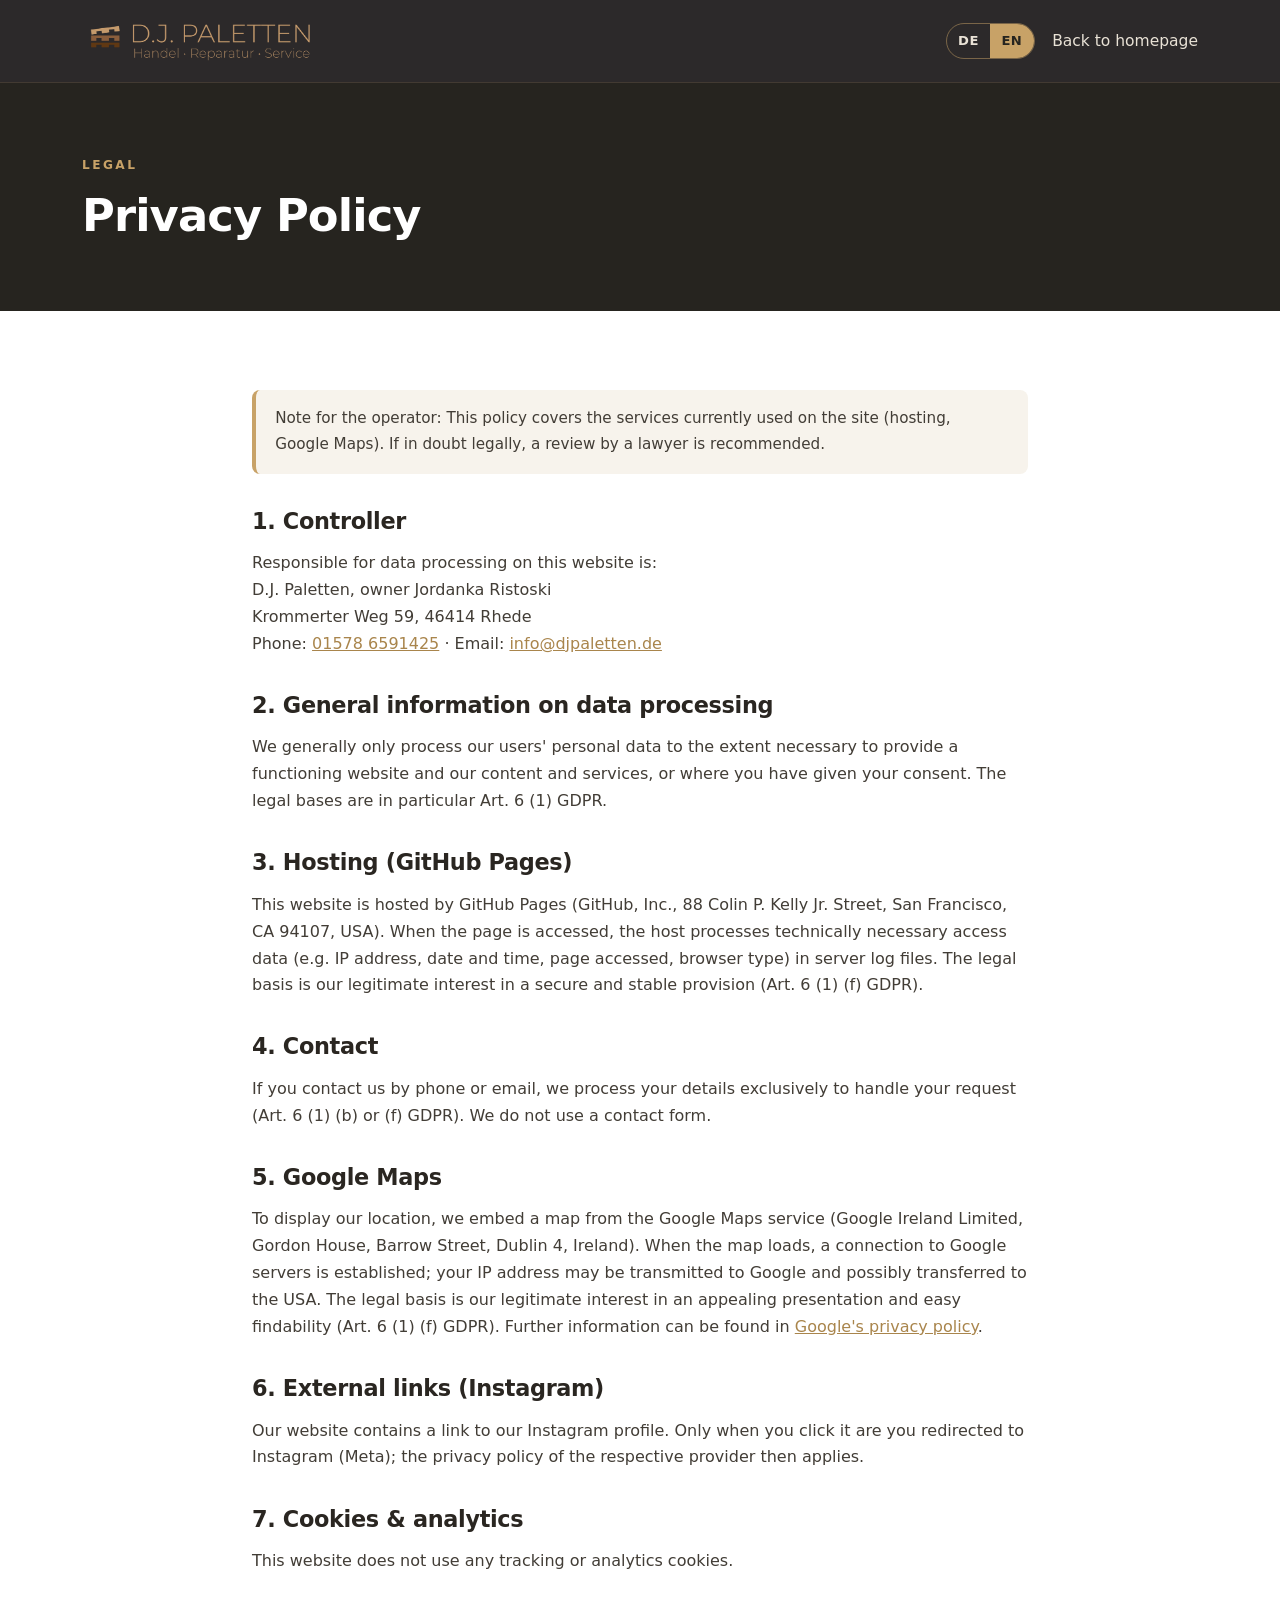
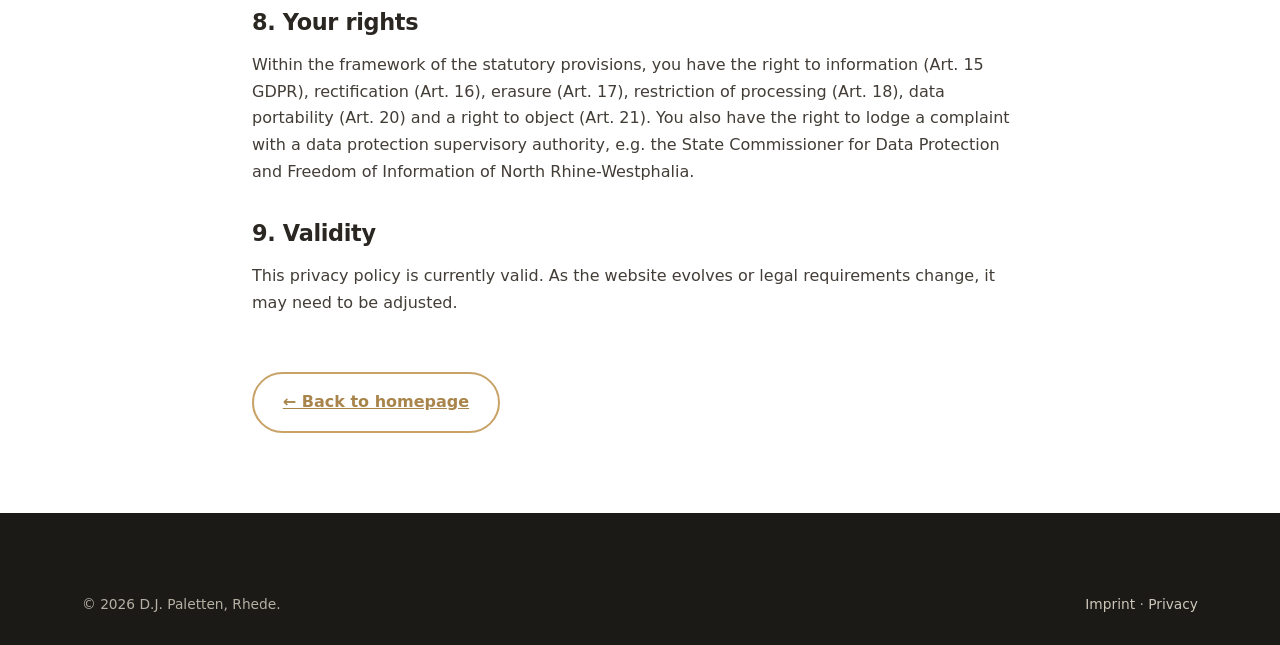
==== commit 85b2b545: "Real logo everywhere, mobile fixes, polish - Make logo.png transparent-background so the real logo i" ====
--- a/datenschutz.html
+++ b/datenschutz.html
@@ -5,13 +5,14 @@
   <meta name="viewport" content="width=device-width, initial-scale=1.0" />
   <meta name="robots" content="noindex" />
   <title>Datenschutzerklärung – D.J. Paletten</title>
-  <link rel="stylesheet" href="css/style.css?v=5" />
+  <link rel="stylesheet" href="css/style.css?v=6" />
   <link rel="icon" href="data:image/svg+xml,%3Csvg xmlns='http://www.w3.org/2000/svg' viewBox='0 0 100 100'%3E%3Crect width='100' height='100' rx='18' fill='%2326241f'/%3E%3Crect x='20' y='40' width='60' height='12' rx='2' fill='%23c8a267'/%3E%3Crect x='20' y='54' width='60' height='10' rx='2' fill='%23c8a267'/%3E%3Crect x='22' y='64' width='12' height='12' fill='%23c8a267'/%3E%3Crect x='44' y='64' width='12' height='12' fill='%23c8a267'/%3E%3Crect x='66' y='64' width='12' height='12' fill='%23c8a267'/%3E%3C/svg%3E" />
 </head>
 <body>
   <header class="site-header">
     <div class="container header-inner">
       <a href="index.html" class="logo" aria-label="Zur Startseite">
+        <img src="assets/img/logo.png?v=6" alt="D.J. Paletten" class="logo-img" />
         <span class="logo-fallback">
           <svg class="logo-mark" viewBox="0 0 64 48" aria-hidden="true">
             <path d="M7 13 L55 7 L55 17 L7 23 Z" fill="#c8a267" />
@@ -89,6 +90,6 @@
       <p><a href="impressum.html" data-i18n="footer.imprint">Impressum</a> · <a href="datenschutz.html" data-i18n="footer.privacy">Datenschutz</a></p>
     </div>
   </footer>
-  <script src="js/main.js?v=5"></script>
+  <script src="js/main.js?v=6"></script>
 </body>
 </html>
--- a/css/style.css
+++ b/css/style.css
@@ -168,10 +168,12 @@
 .card:hover::before { transform: scaleY(1); }
 .card-icon {
   display: inline-grid; place-items: center; width: 56px; height: 56px; margin-bottom: 1rem;
-  font-size: 1.6rem; border-radius: 14px;
+  border-radius: 14px;
   background: linear-gradient(135deg, rgba(200,162,103,.18), rgba(200,162,103,.06));
   border: 1px solid rgba(200,162,103,.3);
 }
+.card-icon svg { width: 28px; height: 28px; stroke: var(--gold-dark); fill: none; stroke-width: 1.7; stroke-linecap: round; stroke-linejoin: round; }
+.card:hover .card-icon svg { stroke: var(--gold); }
 .card h3 { font-size: 1.22rem; color: var(--ink); }
 .card p { color: var(--muted); margin: 0; }
 
@@ -274,9 +276,8 @@
 /* ---------- Footer ---------- */
 .site-footer { background: var(--charcoal-2); color: #b6b0a4; padding: 3.6rem 0 1.8rem; }
 .footer-inner { display: grid; grid-template-columns: 2fr 1fr 1.3fr; gap: 2.4rem; align-items: start; padding-bottom: 2rem; border-bottom: 1px solid rgba(200, 162, 103, 0.15); }
-.footer-brand { display: flex; gap: 1rem; align-items: flex-start; }
-.footer-brand .logo-mark { width: 46px; height: 38px; flex: none; }
-.footer-name { color: var(--gold); font-weight: 600; letter-spacing: .1em; text-transform: uppercase; margin: 0 0 .3rem; }
+.footer-brand { display: flex; flex-direction: column; gap: .9rem; align-items: flex-start; }
+.footer-logo { height: 50px; width: auto; }
 .footer-brand p { margin: 0; font-size: .92rem; }
 .footer-h { display: block; color: #fff; font-weight: 600; font-size: .8rem; letter-spacing: .1em; text-transform: uppercase; margin-bottom: .3rem; }
 .footer-nav, .footer-contact { display: flex; flex-direction: column; gap: .5rem; font-size: .95rem; }
@@ -311,6 +312,7 @@
 
 /* ---------- Responsive ---------- */
 @media (max-width: 900px) {
+  .hero-scroll { display: none; } /* Scroll-Indikator auf kleineren Screens ausblenden (überlappte Inhalte) */
   .cards { grid-template-columns: repeat(2, 1fr); }
   .stats-inner { grid-template-columns: repeat(2, 1fr); gap: 1.6rem; }
   .gallery { grid-template-columns: repeat(2, 1fr); grid-auto-rows: 200px; }
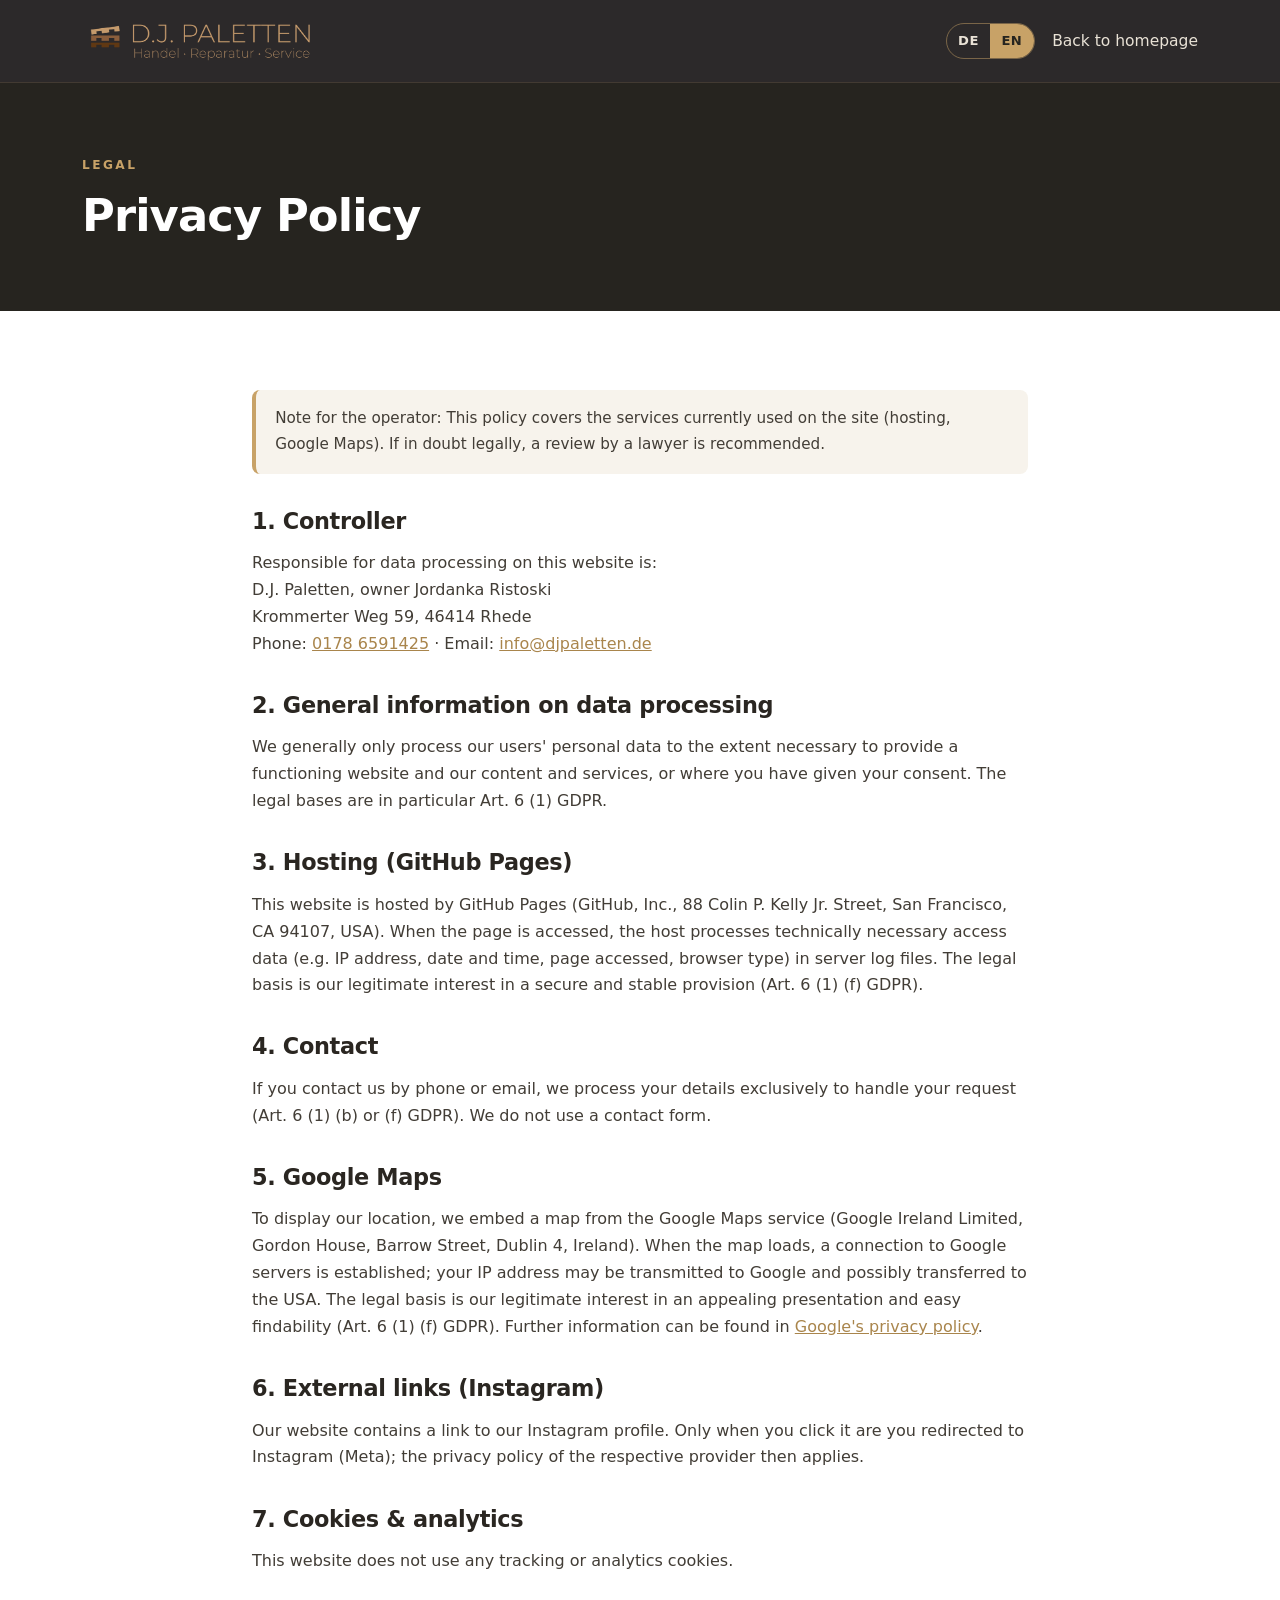
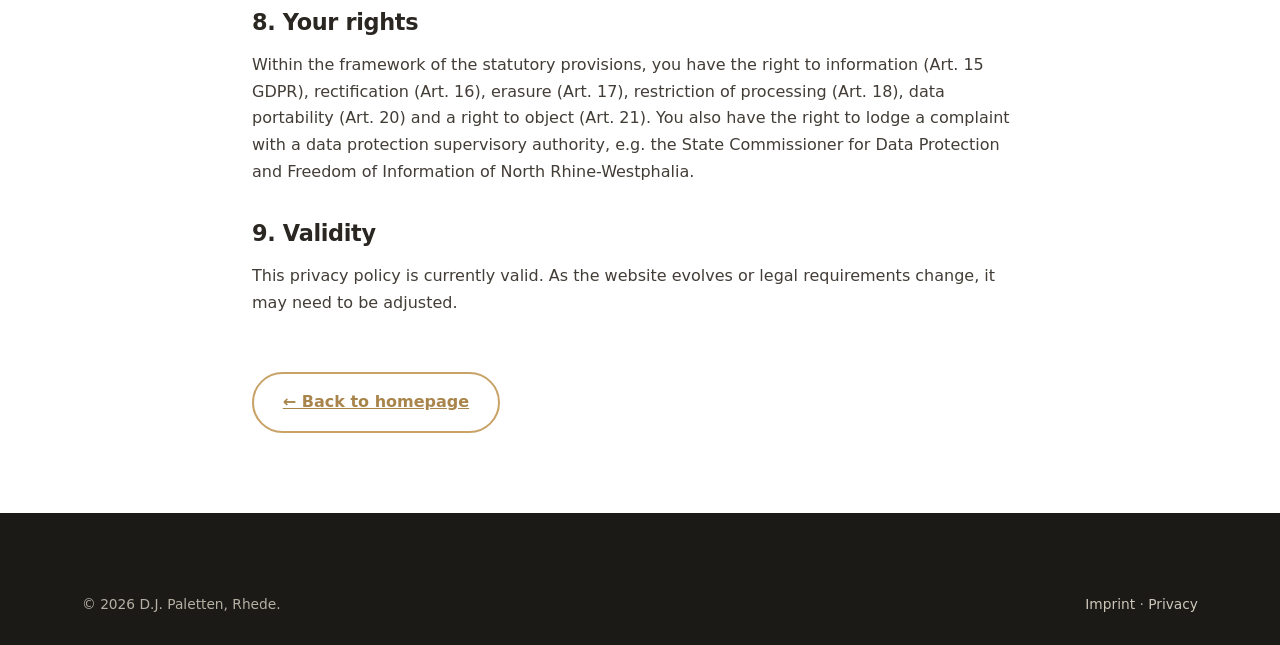
==== commit e813b521: "Correct phone number to 0178 6591425 everywhere Replace 01578 6591425 with the correct 0178 6591425 " ====
--- a/datenschutz.html
+++ b/datenschutz.html
@@ -5,14 +5,14 @@
   <meta name="viewport" content="width=device-width, initial-scale=1.0" />
   <meta name="robots" content="noindex" />
   <title>Datenschutzerklärung – D.J. Paletten</title>
-  <link rel="stylesheet" href="css/style.css?v=6" />
+  <link rel="stylesheet" href="css/style.css?v=8" />
   <link rel="icon" href="data:image/svg+xml,%3Csvg xmlns='http://www.w3.org/2000/svg' viewBox='0 0 100 100'%3E%3Crect width='100' height='100' rx='18' fill='%2326241f'/%3E%3Crect x='20' y='40' width='60' height='12' rx='2' fill='%23c8a267'/%3E%3Crect x='20' y='54' width='60' height='10' rx='2' fill='%23c8a267'/%3E%3Crect x='22' y='64' width='12' height='12' fill='%23c8a267'/%3E%3Crect x='44' y='64' width='12' height='12' fill='%23c8a267'/%3E%3Crect x='66' y='64' width='12' height='12' fill='%23c8a267'/%3E%3C/svg%3E" />
 </head>
 <body>
   <header class="site-header">
     <div class="container header-inner">
       <a href="index.html" class="logo" aria-label="Zur Startseite">
-        <img src="assets/img/logo.png?v=6" alt="D.J. Paletten" class="logo-img" />
+        <img src="assets/img/logo.png?v=8" alt="D.J. Paletten" class="logo-img" />
         <span class="logo-fallback">
           <svg class="logo-mark" viewBox="0 0 64 48" aria-hidden="true">
             <path d="M7 13 L55 7 L55 17 L7 23 Z" fill="#c8a267" />
@@ -53,7 +53,7 @@
         Verantwortlich für die Datenverarbeitung auf dieser Website ist:<br />
         D.J. Paletten, Inhaberin Jordanka Ristoski<br />
         Krommerter Weg 59, 46414 Rhede<br />
-        Telefon: <a href="tel:+4915786591425">01578 6591425</a> · E-Mail: <a href="mailto:info@djpaletten.de">info@djpaletten.de</a>
+        Telefon: <a href="tel:+491786591425">0178 6591425</a> · E-Mail: <a href="mailto:info@djpaletten.de">info@djpaletten.de</a>
       </p>
 
       <h2 data-i18n="ds.h2">2. Allgemeines zur Datenverarbeitung</h2>
@@ -90,6 +90,6 @@
       <p><a href="impressum.html" data-i18n="footer.imprint">Impressum</a> · <a href="datenschutz.html" data-i18n="footer.privacy">Datenschutz</a></p>
     </div>
   </footer>
-  <script src="js/main.js?v=6"></script>
+  <script src="js/main.js?v=8"></script>
 </body>
 </html>
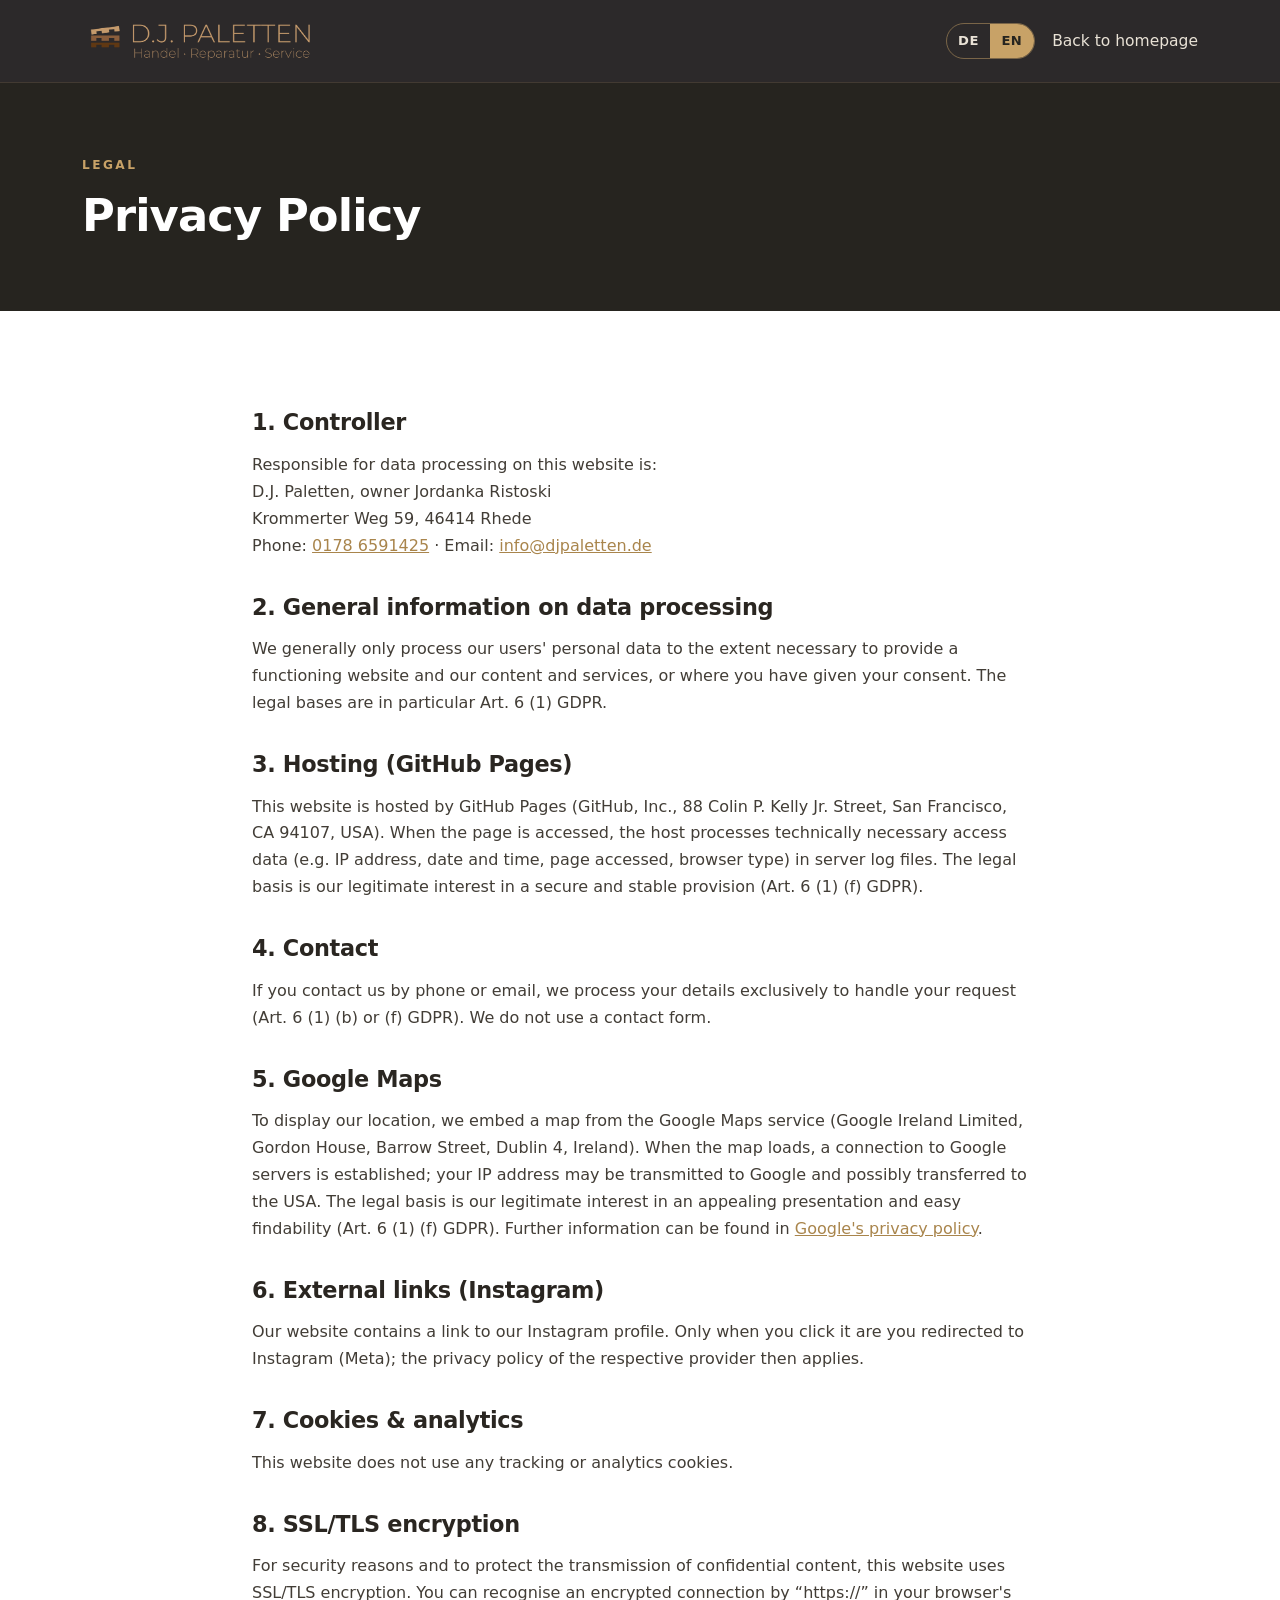
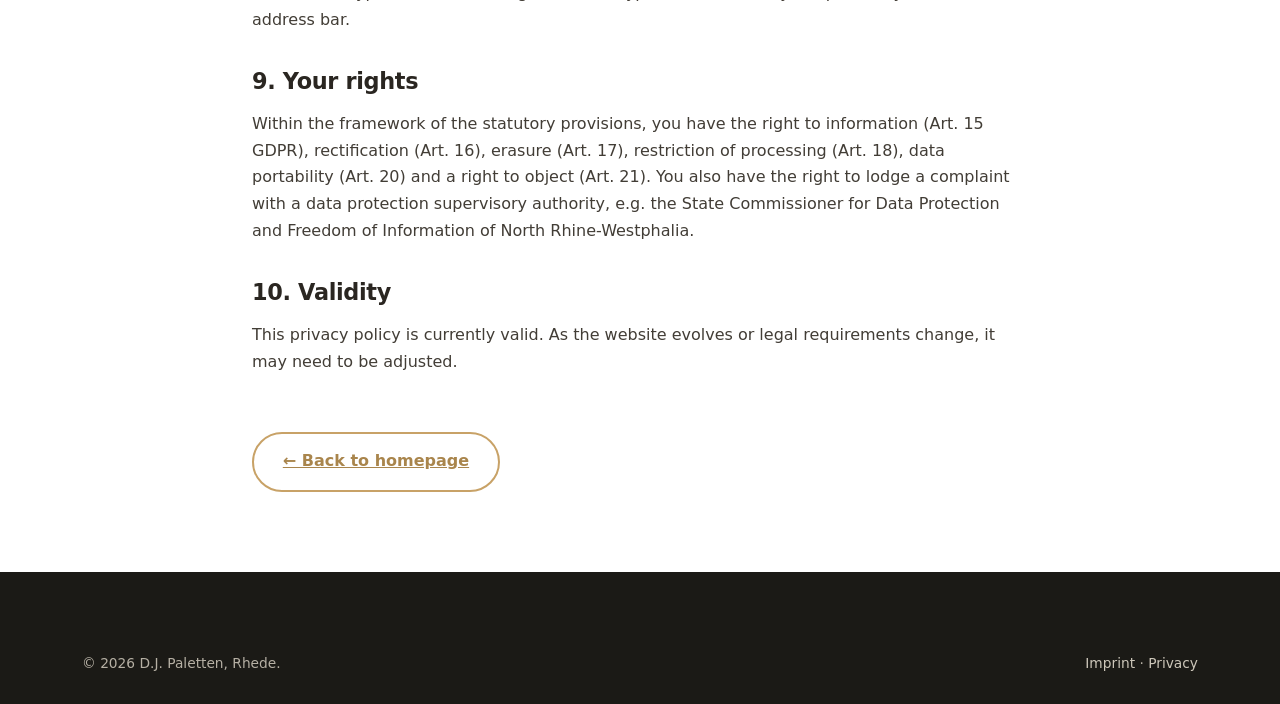
==== commit 436c1840: "Add VAT ID to imprint, tidy legal pages - Add USt-IdNr DE348620219 to the Impressum - Remove the ope" ====
--- a/datenschutz.html
+++ b/datenschutz.html
@@ -5,14 +5,14 @@
   <meta name="viewport" content="width=device-width, initial-scale=1.0" />
   <meta name="robots" content="noindex" />
   <title>Datenschutzerklärung – D.J. Paletten</title>
-  <link rel="stylesheet" href="css/style.css?v=8" />
+  <link rel="stylesheet" href="css/style.css?v=9" />
   <link rel="icon" href="data:image/svg+xml,%3Csvg xmlns='http://www.w3.org/2000/svg' viewBox='0 0 100 100'%3E%3Crect width='100' height='100' rx='18' fill='%2326241f'/%3E%3Crect x='20' y='40' width='60' height='12' rx='2' fill='%23c8a267'/%3E%3Crect x='20' y='54' width='60' height='10' rx='2' fill='%23c8a267'/%3E%3Crect x='22' y='64' width='12' height='12' fill='%23c8a267'/%3E%3Crect x='44' y='64' width='12' height='12' fill='%23c8a267'/%3E%3Crect x='66' y='64' width='12' height='12' fill='%23c8a267'/%3E%3C/svg%3E" />
 </head>
 <body>
   <header class="site-header">
     <div class="container header-inner">
       <a href="index.html" class="logo" aria-label="Zur Startseite">
-        <img src="assets/img/logo.png?v=8" alt="D.J. Paletten" class="logo-img" />
+        <img src="assets/img/logo.png?v=9" alt="D.J. Paletten" class="logo-img" />
         <span class="logo-fallback">
           <svg class="logo-mark" viewBox="0 0 64 48" aria-hidden="true">
             <path d="M7 13 L55 7 L55 17 L7 23 Z" fill="#c8a267" />
@@ -46,8 +46,6 @@
 
   <main class="legal">
     <div class="container">
-      <p class="note" data-i18n-html="ds.note">Hinweis für den Betreiber: Diese Erklärung deckt die aktuell auf der Seite eingesetzten Dienste ab (Hosting, Google-Maps-Karte). Bei rechtlicher Unsicherheit empfiehlt sich eine anwaltliche Prüfung.</p>
-
       <h2 data-i18n="ds.h1">1. Verantwortlicher</h2>
       <p data-i18n-html="ds.p1">
         Verantwortlich für die Datenverarbeitung auf dieser Website ist:<br />
@@ -74,10 +72,13 @@
       <h2 data-i18n="ds.h7">7. Cookies &amp; Analyse</h2>
       <p data-i18n="ds.p7">Diese Website setzt keine Tracking- oder Analyse-Cookies ein.</p>
 
-      <h2 data-i18n="ds.h8">8. Ihre Rechte</h2>
+      <h2 data-i18n="ds.hssl">8. SSL-/TLS-Verschlüsselung</h2>
+      <p data-i18n="ds.pssl">Diese Website nutzt aus Sicherheitsgründen und zum Schutz der Übertragung vertraulicher Inhalte eine SSL-/TLS-Verschlüsselung. Eine verschlüsselte Verbindung erkennen Sie an „https://" in der Adresszeile Ihres Browsers.</p>
+
+      <h2 data-i18n="ds.h8">9. Ihre Rechte</h2>
       <p data-i18n="ds.p8">Sie haben im Rahmen der gesetzlichen Bestimmungen das Recht auf Auskunft (Art. 15 DSGVO), Berichtigung (Art. 16), Löschung (Art. 17), Einschränkung der Verarbeitung (Art. 18), Datenübertragbarkeit (Art. 20) sowie ein Widerspruchsrecht (Art. 21). Zudem steht Ihnen ein Beschwerderecht bei einer Datenschutz-Aufsichtsbehörde zu. Zuständig ist u. a. die/der Landesbeauftragte für Datenschutz und Informationsfreiheit Nordrhein-Westfalen.</p>
 
-      <h2 data-i18n="ds.h9">9. Aktualität</h2>
+      <h2 data-i18n="ds.h9">10. Aktualität</h2>
       <p data-i18n="ds.p9">Diese Datenschutzerklärung ist aktuell gültig. Durch Weiterentwicklung der Website oder geänderte gesetzliche Vorgaben kann eine Anpassung erforderlich werden.</p>
 
       <a href="index.html" class="btn btn-outline back" data-i18n="legal.back">&larr; Zurück zur Startseite</a>
@@ -90,6 +91,6 @@
       <p><a href="impressum.html" data-i18n="footer.imprint">Impressum</a> · <a href="datenschutz.html" data-i18n="footer.privacy">Datenschutz</a></p>
     </div>
   </footer>
-  <script src="js/main.js?v=8"></script>
+  <script src="js/main.js?v=9"></script>
 </body>
 </html>
